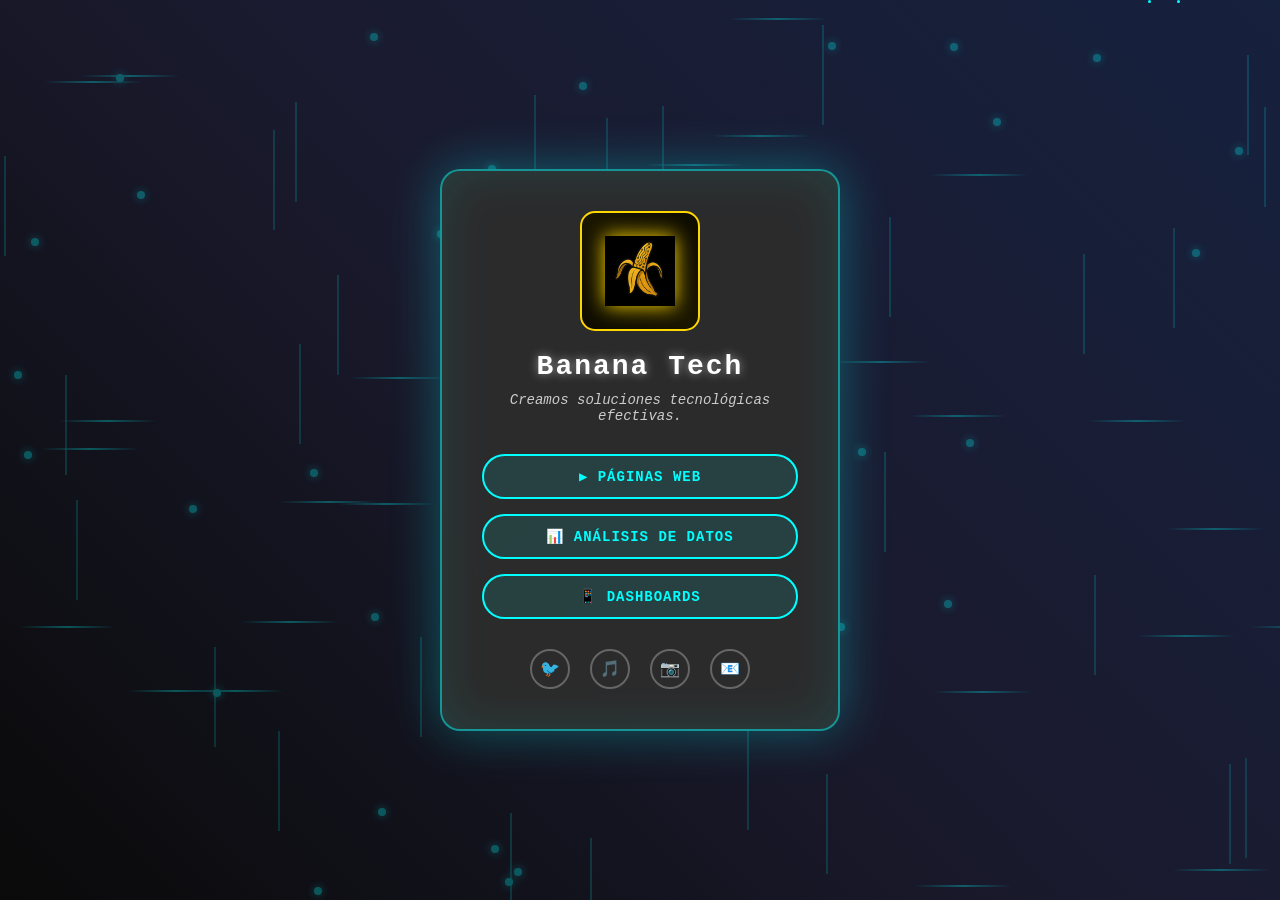
==== index.html @ 09063bd2 "Renombro banana_tech a index" ====
<!DOCTYPE html>
<html lang="es">
<head>
    <meta charset="UTF-8">
    <meta name="viewport" content="width=device-width, initial-scale=1.0">
    <title>Banana Tech - Soluciones Tecnológicas</title>
        <link rel="stylesheet" href="styles.css">
</head>
<body>
    <!-- Fondo de circuitos -->
    <div class="circuit-background" id="circuitBg"></div>
    
    <!-- Partículas flotantes -->
    <div class="particles" id="particles"></div>

    <div class="container">
        <div class="main-card">
            <div class="logo-container">
                <div class="logo">
                    <img src="banana.jpg" alt="Banana Tech IO" class="banana-icon" style="width: 70px; height: 70px;">
                </div>
                <h1 class="title">Banana Tech</h1>
                <p class="subtitle">Creamos soluciones tecnológicas efectivas.</p>
            </div>

            <div class="button-container">
                <a href="#" class="btn">▶ Páginas Web</a>
                <a href="#" class="btn">📊 Análisis de Datos</a>
                <a href="#" class="btn">📱 Dashboards</a>
            </div>

            <div class="social-icons">
                <a href="#" class="social-icon">🐦</a>
                <a href="#" class="social-icon">🎵</a>
                <a href="#" class="social-icon">📷</a>
                <a href="#" class="social-icon">📧</a>
            </div>
        </div>
    </div>
        <script src="script"></script>

</body>
</html>
---- styles.css ----
* {
            margin: 0;
            padding: 0;
            box-sizing: border-box;
        }

        body {
    font-family: 'Courier New', monospace;
    background: linear-gradient(45deg, #0a0a0a, #1a1a2e, #16213e);
    min-height: 100vh;
    overflow: hidden;
    position: relative;
        }

        /* Fondo de circuitos animados estilo 80s */
        .circuit-background {
            position: fixed;
            top: 0;
            left: 0;
            width: 100%;
            height: 100%;
            z-index: 1;
            opacity: 0.3;
            pointer-events: none;
        }

        .circuit-line {
            position: absolute;
            background: linear-gradient(90deg, transparent, #00ffff, transparent);
            animation: pulse 2s infinite;
        }

        .circuit-line.horizontal {
            height: 2px;
            width: 100px;
        }

        .circuit-line.vertical {
            width: 2px;
            height: 100px;
        }

        .circuit-node {
            position: absolute;
            width: 8px;
            height: 8px;
            background: #00ffff;
            border-radius: 50%;
            animation: glow 1.5s ease-in-out infinite alternate;
            box-shadow: 0 0 10px #00ffff;
        }

        @keyframes pulse {
            0%, 100% { opacity: 0.3; }
            50% { opacity: 1; }
        }

        @keyframes glow {
            from { 
                box-shadow: 0 0 5px #00ffff, 0 0 10px #00ffff;
                transform: scale(1);
            }
            to { 
                box-shadow: 0 0 10px #00ffff, 0 0 20px #00ffff, 0 0 30px #00ffff;
                transform: scale(1.2);
            }
        }

        @keyframes float {
            0%, 100% { transform: translateY(0px) rotate(0deg); }
            25% { transform: translateY(-10px) rotate(1deg); }
            50% { transform: translateY(-5px) rotate(0deg); }
            75% { transform: translateY(-15px) rotate(-1deg); }
        }

        /* Contenedor principal */
        .container {
            position: relative;
            z-index: 10;
            min-height: 100vh;
            display: flex;
            flex-direction: column;
            align-items: center;
            justify-content: center;
            padding: 20px;
        }

        /* Tarjeta principal */
        .main-card {
            background: rgba(45, 45, 45, 0.95);
            border-radius: 20px;
            padding: 40px;
            text-align: center;
            box-shadow: 
                0 0 50px rgba(0, 255, 255, 0.3),
                inset 0 0 50px rgba(0, 255, 255, 0.1);
            border: 2px solid rgba(0, 255, 255, 0.5);
            backdrop-filter: blur(10px);
            animation: float 6s ease-in-out infinite;
            max-width: 400px;
            width: 100%;
        }

        /* Logo y título */
        .logo-container {
            margin-bottom: 20px;
        }

        .logo {
            width: 120px;
            height: 120px;
            margin: 0 auto 20px;
            background: #000;
            border-radius: 15px;
            display: flex;
            align-items: center;
            justify-content: center;
            border: 2px solid #ffd700;
            position: relative;
            overflow: hidden;
        }

        .logo::before {
            content: '';
            position: absolute;
            top: -50%;
            left: -50%;
            width: 200%;
            height: 200%;
            background: linear-gradient(45deg, transparent, rgba(255, 215, 0, 0.1), transparent);
            animation: shine 3s infinite;
        }

        @keyframes shine {
            0% { transform: translateX(-100%) translateY(-100%) rotate(45deg); }
            100% { transform: translateX(100%) translateY(100%) rotate(45deg); }
        }

        .banana-icon {
            font-size: 60px;
            color: #ffd700;
            filter: drop-shadow(0 0 10px #ffd700);
            z-index: 2;
            position: relative;
        }

        .title {
            color: #ffffff;
            font-size: 28px;
            font-weight: bold;
            margin-bottom: 10px;
            text-shadow: 0 0 10px rgba(255, 255, 255, 0.5);
            letter-spacing: 2px;
        }

        .subtitle {
            color: #cccccc;
            font-size: 14px;
            margin-bottom: 30px;
            font-style: italic;
        }

        /* Botones */
        .button-container {
            display: flex;
            flex-direction: column;
            gap: 15px;
        }

        .btn {
            padding: 12px 25px;
            border: 2px solid #00ffff;
            background: rgba(0, 255, 255, 0.1);
            color: #00ffff;
            text-decoration: none;
            border-radius: 25px;
            font-family: 'Courier New', monospace;
            font-size: 14px;
            font-weight: bold;
            transition: all 0.3s ease;
            position: relative;
            overflow: hidden;
            text-transform: uppercase;
            letter-spacing: 1px;
        }

        .btn::before {
            content: '';
            position: absolute;
            top: 0;
            left: -100%;
            width: 100%;
            height: 100%;
            background: linear-gradient(90deg, transparent, rgba(0, 255, 255, 0.3), transparent);
            transition: left 0.5s;
        }

        .btn:hover {
            background: rgba(0, 255, 255, 0.2);
            box-shadow: 0 0 20px rgba(0, 255, 255, 0.5);
            transform: translateY(-2px);
        }

        .btn:hover::before {
            left: 100%;
        }

        /* Iconos sociales */
        .social-icons {
            margin-top: 30px;
            display: flex;
            justify-content: center;
            gap: 20px;
        }

        .social-icon {
            width: 40px;
            height: 40px;
            border: 2px solid #666;
            border-radius: 50%;
            display: flex;
            align-items: center;
            justify-content: center;
            color: #666;
            text-decoration: none;
            transition: all 0.3s ease;
            font-size: 16px;
        }

        .social-icon:hover {
            border-color: #00ffff;
            color: #00ffff;
            box-shadow: 0 0 15px rgba(0, 255, 255, 0.5);
            transform: scale(1.1);
        }

        /* Partículas flotantes */
        .particle {
            position: absolute;
            width: 3px;
            height: 3px;
            background: #00ffff;
            border-radius: 50%;
            animation: particle-float 8s infinite linear;
        }

        @keyframes particle-float {
            0% {
                opacity: 0;
                transform: translateY(100vh) translateX(0);
            }
            10% {
                opacity: 1;
            }
            90% {
                opacity: 1;
            }
            100% {
                opacity: 0;
                transform: translateY(-100px) translateX(50px);
            }
        }

        /* Responsive */
        @media (max-width: 768px) {
            .main-card {
                padding: 30px 20px;
                margin: 20px;
            }
            
            .title {
                font-size: 24px;
            }
            
            .logo {
                width: 100px;
                height: 100px;
            }
            
            .banana-icon {
                font-size: 50px;
            }
        }
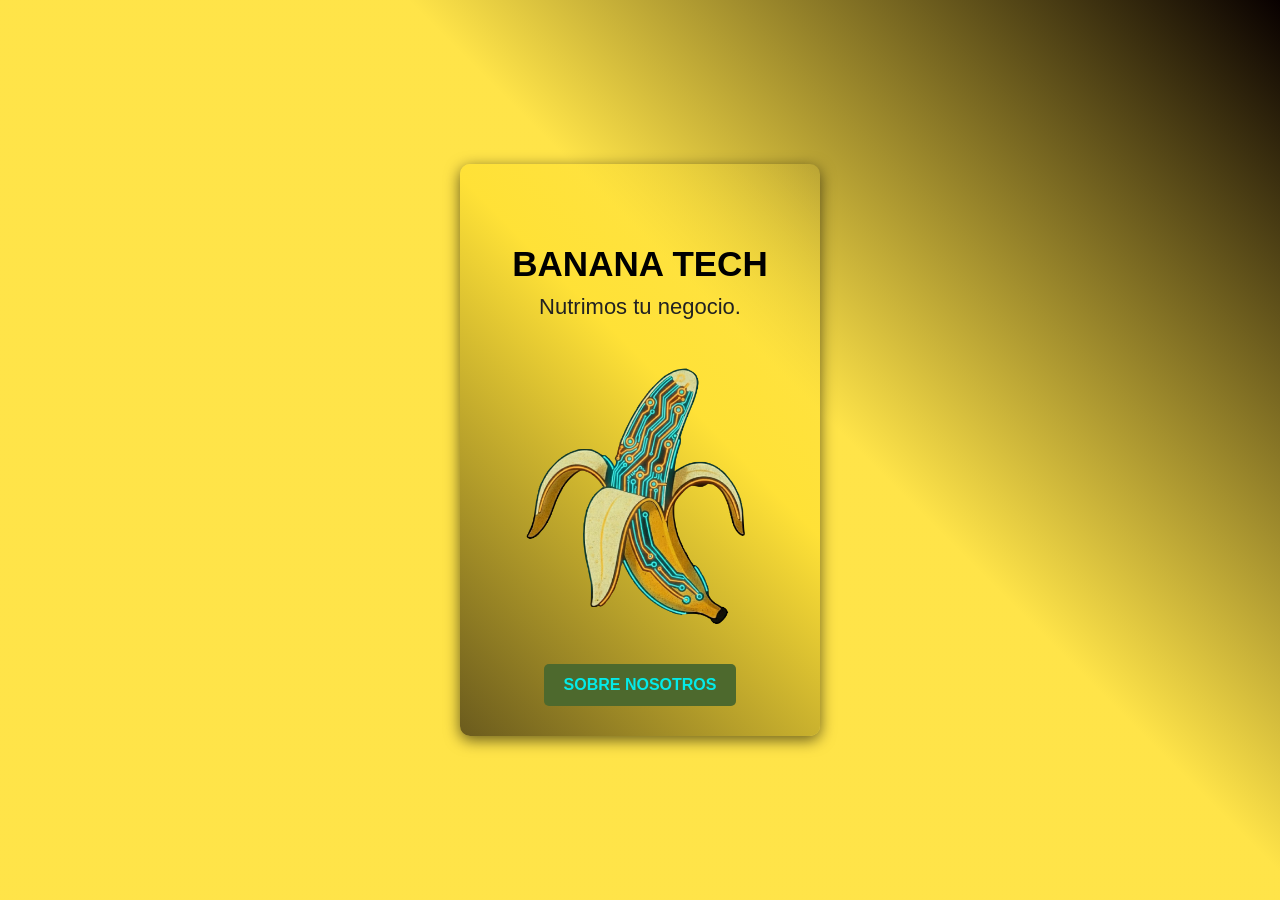
==== commit 5fa6507f: "Nueva página" ====
--- a/index.html
+++ b/index.html
@@ -1,43 +1,21 @@
 <!DOCTYPE html>
 <html lang="es">
 <head>
-    <meta charset="UTF-8">
-    <meta name="viewport" content="width=device-width, initial-scale=1.0">
-    <title>Banana Tech - Soluciones Tecnológicas</title>
-        <link rel="stylesheet" href="styles.css">
+  <meta charset="UTF-8">
+  <meta name="viewport" content="width=device-width, initial-scale=1.0">
+  <title>Banana Tech</title>
+  <link rel="stylesheet" href="styles.css">
 </head>
 <body>
-    <!-- Fondo de circuitos -->
-    <div class="circuit-background" id="circuitBg"></div>
-    
-    <!-- Partículas flotantes -->
-    <div class="particles" id="particles"></div>
 
-    <div class="container">
-        <div class="main-card">
-            <div class="logo-container">
-                <div class="logo">
-                    <img src="banana.jpg" alt="Banana Tech IO" class="banana-icon" style="width: 70px; height: 70px;">
-                </div>
-                <h1 class="title">Banana Tech</h1>
-                <p class="subtitle">Creamos soluciones tecnológicas efectivas.</p>
-            </div>
-
-            <div class="button-container">
-                <a href="#" class="btn">▶ Páginas Web</a>
-                <a href="#" class="btn">📊 Análisis de Datos</a>
-                <a href="#" class="btn">📱 Dashboards</a>
-            </div>
-
-            <div class="social-icons">
-                <a href="#" class="social-icon">🐦</a>
-                <a href="#" class="social-icon">🎵</a>
-                <a href="#" class="social-icon">📷</a>
-                <a href="#" class="social-icon">📧</a>
-            </div>
-        </div>
-    </div>
-        <script src="script"></script>
+  <div class="card">
+    <h1>BANANA TECH</h1>
+    <p>Nutrimos tu negocio.</p>
+    <!-- Cambia la ruta de la imagen por la tuya -->
+    <img src="blumonki.001.png" alt="Banana Tech">
+    <br>
+    <a href="#" class="btn">SOBRE NOSOTROS</a>
+  </div>
 
 </body>
-</html>+</html>
--- a/styles.css
+++ b/styles.css
@@ -1,284 +1,57 @@
-   * {
-            margin: 0;
-            padding: 0;
-            box-sizing: border-box;
-        }
+ /* Fondo degradado */
+    body {
+      margin: 0;
+      font-family: Arial, Helvetica, sans-serif;
+  background: linear-gradient(45deg, rgba(255,225,53,0.9) 60%, rgba(8,0,0,1) 100%);
+      display: flex;
+      justify-content: center;
+      align-items: center;
+      height: 100vh;
+    }
 
-        body {
-    font-family: 'Courier New', monospace;
-    background: linear-gradient(45deg, #0a0a0a, #1a1a2e, #16213e);
-    min-height: 100vh;
-    overflow: hidden;
-    position: relative;
-        }
+    /* Contenedor principal */
+    .card {
+  background: linear-gradient(45deg, rgba(8,0,0,0.6) 0%, rgba(255,225,53,0.9) 60%, rgba(255,225,53,0) 100%);
+  padding: 80px 30px 30px 30px; /* Más espacio arriba */
+  border-radius: 10px;
+  text-align: center;
+  width: 300px;
+  box-shadow: 0px 4px 15px rgba(0,0,0,0.6);
+    }
 
-        /* Fondo de circuitos animados estilo 80s */
-        .circuit-background {
-            position: fixed;
-            top: 0;
-            left: 0;
-            width: 100%;
-            height: 100%;
-            z-index: 1;
-            opacity: 0.3;
-            pointer-events: none;
-        }
+    .card h1 {
+      margin: 0;
+      font-size: 35px;
+      font-weight: bold;
+      color: #000;
+    }
 
-        .circuit-line {
-            position: absolute;
-            background: linear-gradient(90deg, transparent, #00ffff, transparent);
-            animation: pulse 2s infinite;
-        }
+    .card p {
+      margin: 10px 0 20px;
+      font-size: 22px;
+      color: #222;
+    }
 
-        .circuit-line.horizontal {
-            height: 2px;
-            width: 100px;
-        }
+    /* Imagen */
+    .card img {
+      width: 300px;
+      margin-bottom: 20px;
+    }
 
-        .circuit-line.vertical {
-            width: 2px;
-            height: 100px;
-        }
+    /* Botón */
+    .btn {
+      display: inline-block;
+      padding: 12px 20px;
+      background: #4d692d;
+      color: #04EBE9;
+      font-weight: bold;
+      border: none;
+      border-radius: 5px;
+      cursor: pointer;
+      text-decoration: none;
+      transition: 0.3s;
+    }
 
-        .circuit-node {
-            position: absolute;
-            width: 8px;
-            height: 8px;
-            background: #00ffff;
-            border-radius: 50%;
-            animation: glow 1.5s ease-in-out infinite alternate;
-            box-shadow: 0 0 10px #00ffff;
-        }
-
-        @keyframes pulse {
-            0%, 100% { opacity: 0.3; }
-            50% { opacity: 1; }
-        }
-
-        @keyframes glow {
-            from { 
-                box-shadow: 0 0 5px #00ffff, 0 0 10px #00ffff;
-                transform: scale(1);
-            }
-            to { 
-                box-shadow: 0 0 10px #00ffff, 0 0 20px #00ffff, 0 0 30px #00ffff;
-                transform: scale(1.2);
-            }
-        }
-
-        @keyframes float {
-            0%, 100% { transform: translateY(0px) rotate(0deg); }
-            25% { transform: translateY(-10px) rotate(1deg); }
-            50% { transform: translateY(-5px) rotate(0deg); }
-            75% { transform: translateY(-15px) rotate(-1deg); }
-        }
-
-        /* Contenedor principal */
-        .container {
-            position: relative;
-            z-index: 10;
-            min-height: 100vh;
-            display: flex;
-            flex-direction: column;
-            align-items: center;
-            justify-content: center;
-            padding: 20px;
-        }
-
-        /* Tarjeta principal */
-        .main-card {
-            background: rgba(45, 45, 45, 0.95);
-            border-radius: 20px;
-            padding: 40px;
-            text-align: center;
-            box-shadow: 
-                0 0 50px rgba(0, 255, 255, 0.3),
-                inset 0 0 50px rgba(0, 255, 255, 0.1);
-            border: 2px solid rgba(0, 255, 255, 0.5);
-            backdrop-filter: blur(10px);
-            animation: float 6s ease-in-out infinite;
-            max-width: 400px;
-            width: 100%;
-        }
-
-        /* Logo y título */
-        .logo-container {
-            margin-bottom: 20px;
-        }
-
-        .logo {
-            width: 120px;
-            height: 120px;
-            margin: 0 auto 20px;
-            background: #000;
-            border-radius: 15px;
-            display: flex;
-            align-items: center;
-            justify-content: center;
-            border: 2px solid #ffd700;
-            position: relative;
-            overflow: hidden;
-        }
-
-        .logo::before {
-            content: '';
-            position: absolute;
-            top: -50%;
-            left: -50%;
-            width: 200%;
-            height: 200%;
-            background: linear-gradient(45deg, transparent, rgba(255, 215, 0, 0.1), transparent);
-            animation: shine 3s infinite;
-        }
-
-        @keyframes shine {
-            0% { transform: translateX(-100%) translateY(-100%) rotate(45deg); }
-            100% { transform: translateX(100%) translateY(100%) rotate(45deg); }
-        }
-
-        .banana-icon {
-            font-size: 60px;
-            color: #ffd700;
-            filter: drop-shadow(0 0 10px #ffd700);
-            z-index: 2;
-            position: relative;
-        }
-
-        .title {
-            color: #ffffff;
-            font-size: 28px;
-            font-weight: bold;
-            margin-bottom: 10px;
-            text-shadow: 0 0 10px rgba(255, 255, 255, 0.5);
-            letter-spacing: 2px;
-        }
-
-        .subtitle {
-            color: #cccccc;
-            font-size: 14px;
-            margin-bottom: 30px;
-            font-style: italic;
-        }
-
-        /* Botones */
-        .button-container {
-            display: flex;
-            flex-direction: column;
-            gap: 15px;
-        }
-
-        .btn {
-            padding: 12px 25px;
-            border: 2px solid #00ffff;
-            background: rgba(0, 255, 255, 0.1);
-            color: #00ffff;
-            text-decoration: none;
-            border-radius: 25px;
-            font-family: 'Courier New', monospace;
-            font-size: 14px;
-            font-weight: bold;
-            transition: all 0.3s ease;
-            position: relative;
-            overflow: hidden;
-            text-transform: uppercase;
-            letter-spacing: 1px;
-        }
-
-        .btn::before {
-            content: '';
-            position: absolute;
-            top: 0;
-            left: -100%;
-            width: 100%;
-            height: 100%;
-            background: linear-gradient(90deg, transparent, rgba(0, 255, 255, 0.3), transparent);
-            transition: left 0.5s;
-        }
-
-        .btn:hover {
-            background: rgba(0, 255, 255, 0.2);
-            box-shadow: 0 0 20px rgba(0, 255, 255, 0.5);
-            transform: translateY(-2px);
-        }
-
-        .btn:hover::before {
-            left: 100%;
-        }
-
-        /* Iconos sociales */
-        .social-icons {
-            margin-top: 30px;
-            display: flex;
-            justify-content: center;
-            gap: 20px;
-        }
-
-        .social-icon {
-            width: 40px;
-            height: 40px;
-            border: 2px solid #666;
-            border-radius: 50%;
-            display: flex;
-            align-items: center;
-            justify-content: center;
-            color: #666;
-            text-decoration: none;
-            transition: all 0.3s ease;
-            font-size: 16px;
-        }
-
-        .social-icon:hover {
-            border-color: #00ffff;
-            color: #00ffff;
-            box-shadow: 0 0 15px rgba(0, 255, 255, 0.5);
-            transform: scale(1.1);
-        }
-
-        /* Partículas flotantes */
-        .particle {
-            position: absolute;
-            width: 3px;
-            height: 3px;
-            background: #00ffff;
-            border-radius: 50%;
-            animation: particle-float 8s infinite linear;
-        }
-
-        @keyframes particle-float {
-            0% {
-                opacity: 0;
-                transform: translateY(100vh) translateX(0);
-            }
-            10% {
-                opacity: 1;
-            }
-            90% {
-                opacity: 1;
-            }
-            100% {
-                opacity: 0;
-                transform: translateY(-100px) translateX(50px);
-            }
-        }
-
-        /* Responsive */
-        @media (max-width: 768px) {
-            .main-card {
-                padding: 30px 20px;
-                margin: 20px;
-            }
-            
-            .title {
-                font-size: 24px;
-            }
-            
-            .logo {
-                width: 100px;
-                height: 100px;
-            }
-            
-            .banana-icon {
-                font-size: 50px;
-            }
-        }
-    +    .btn:hover {
+      background: #388E3C;
+    }
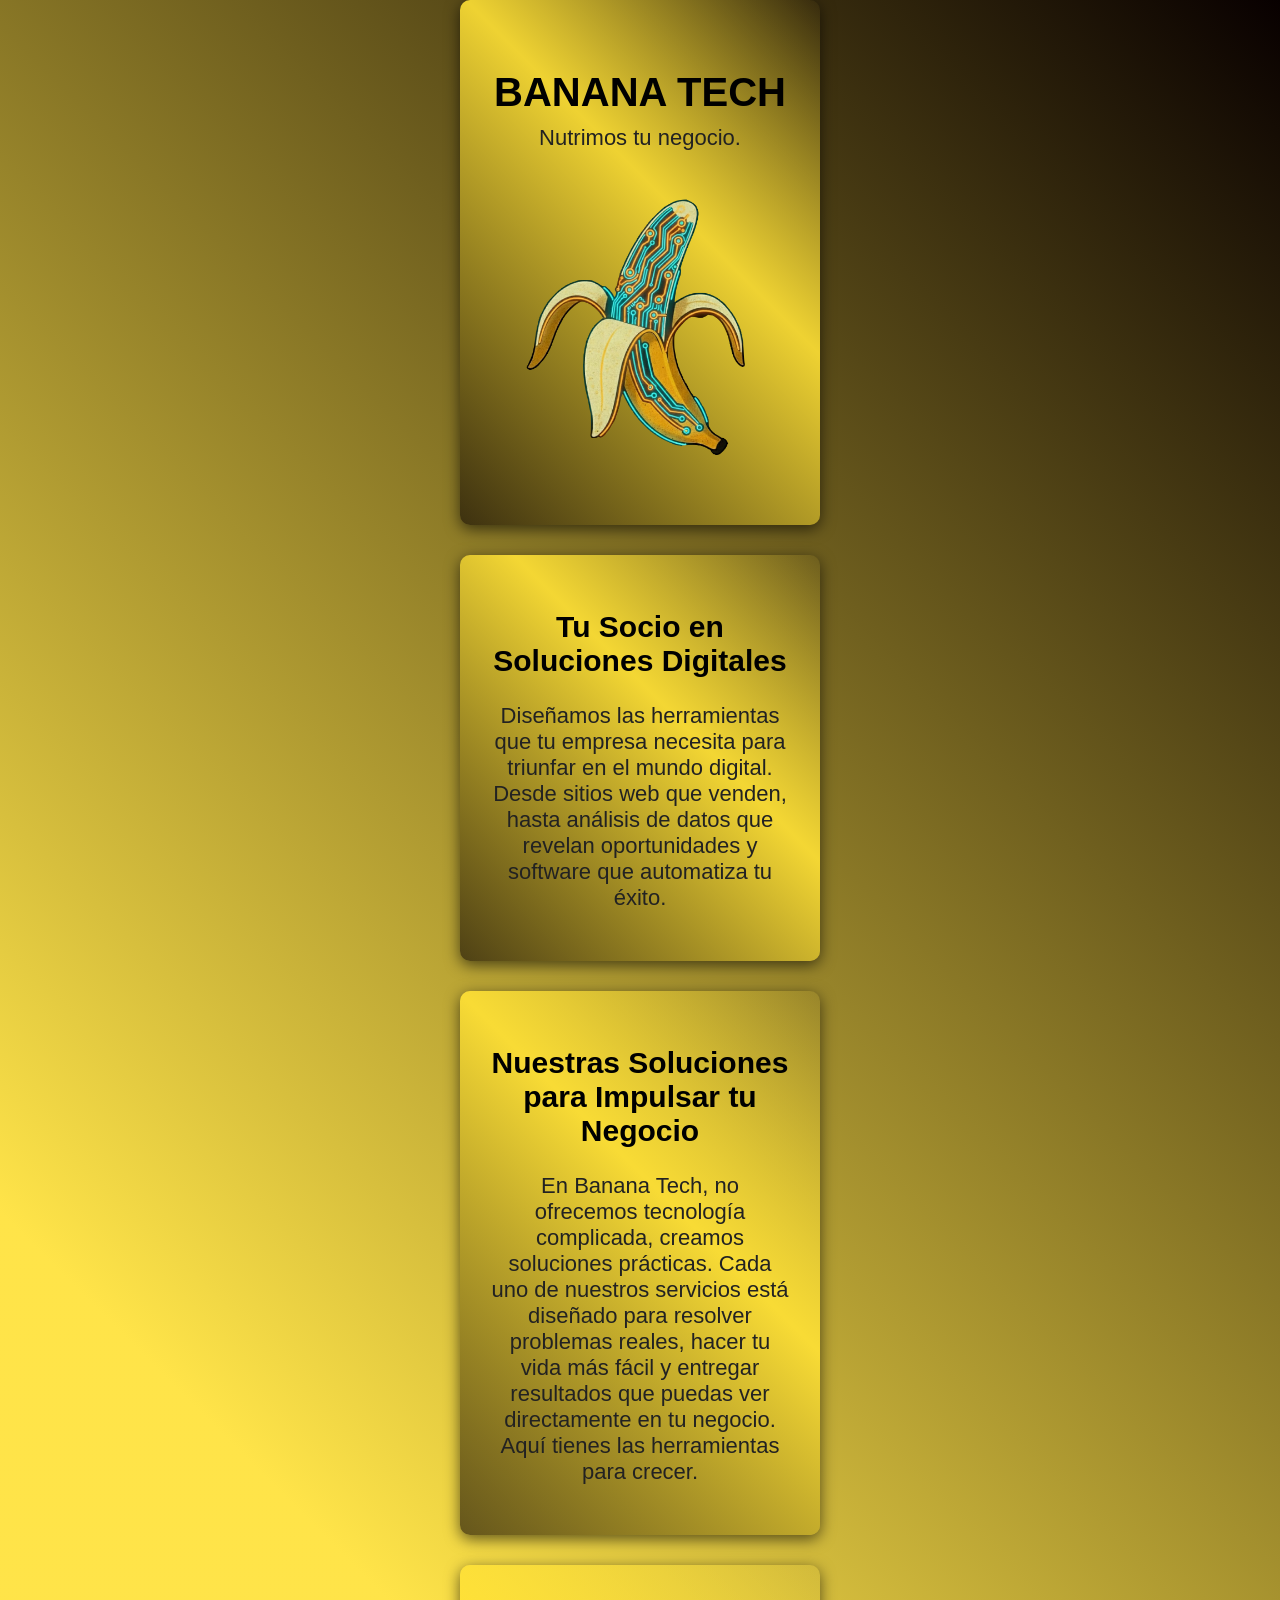
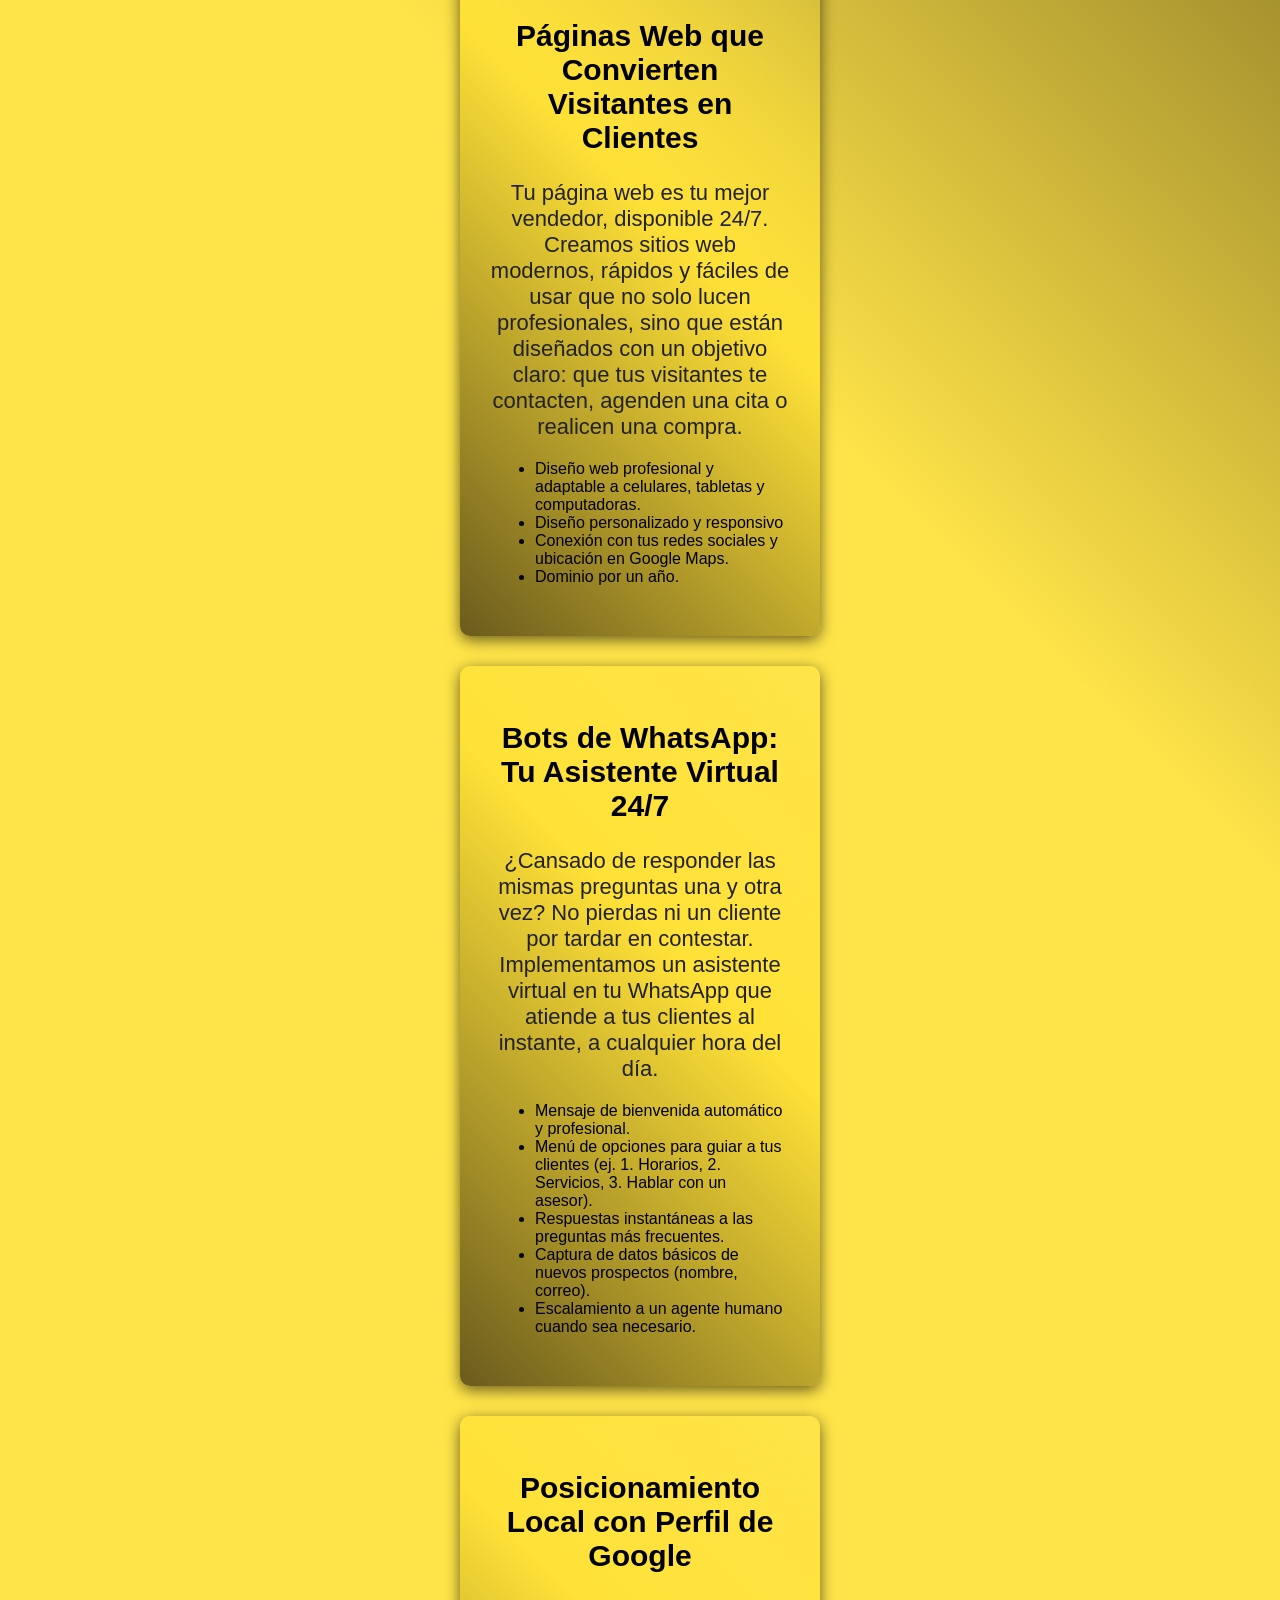
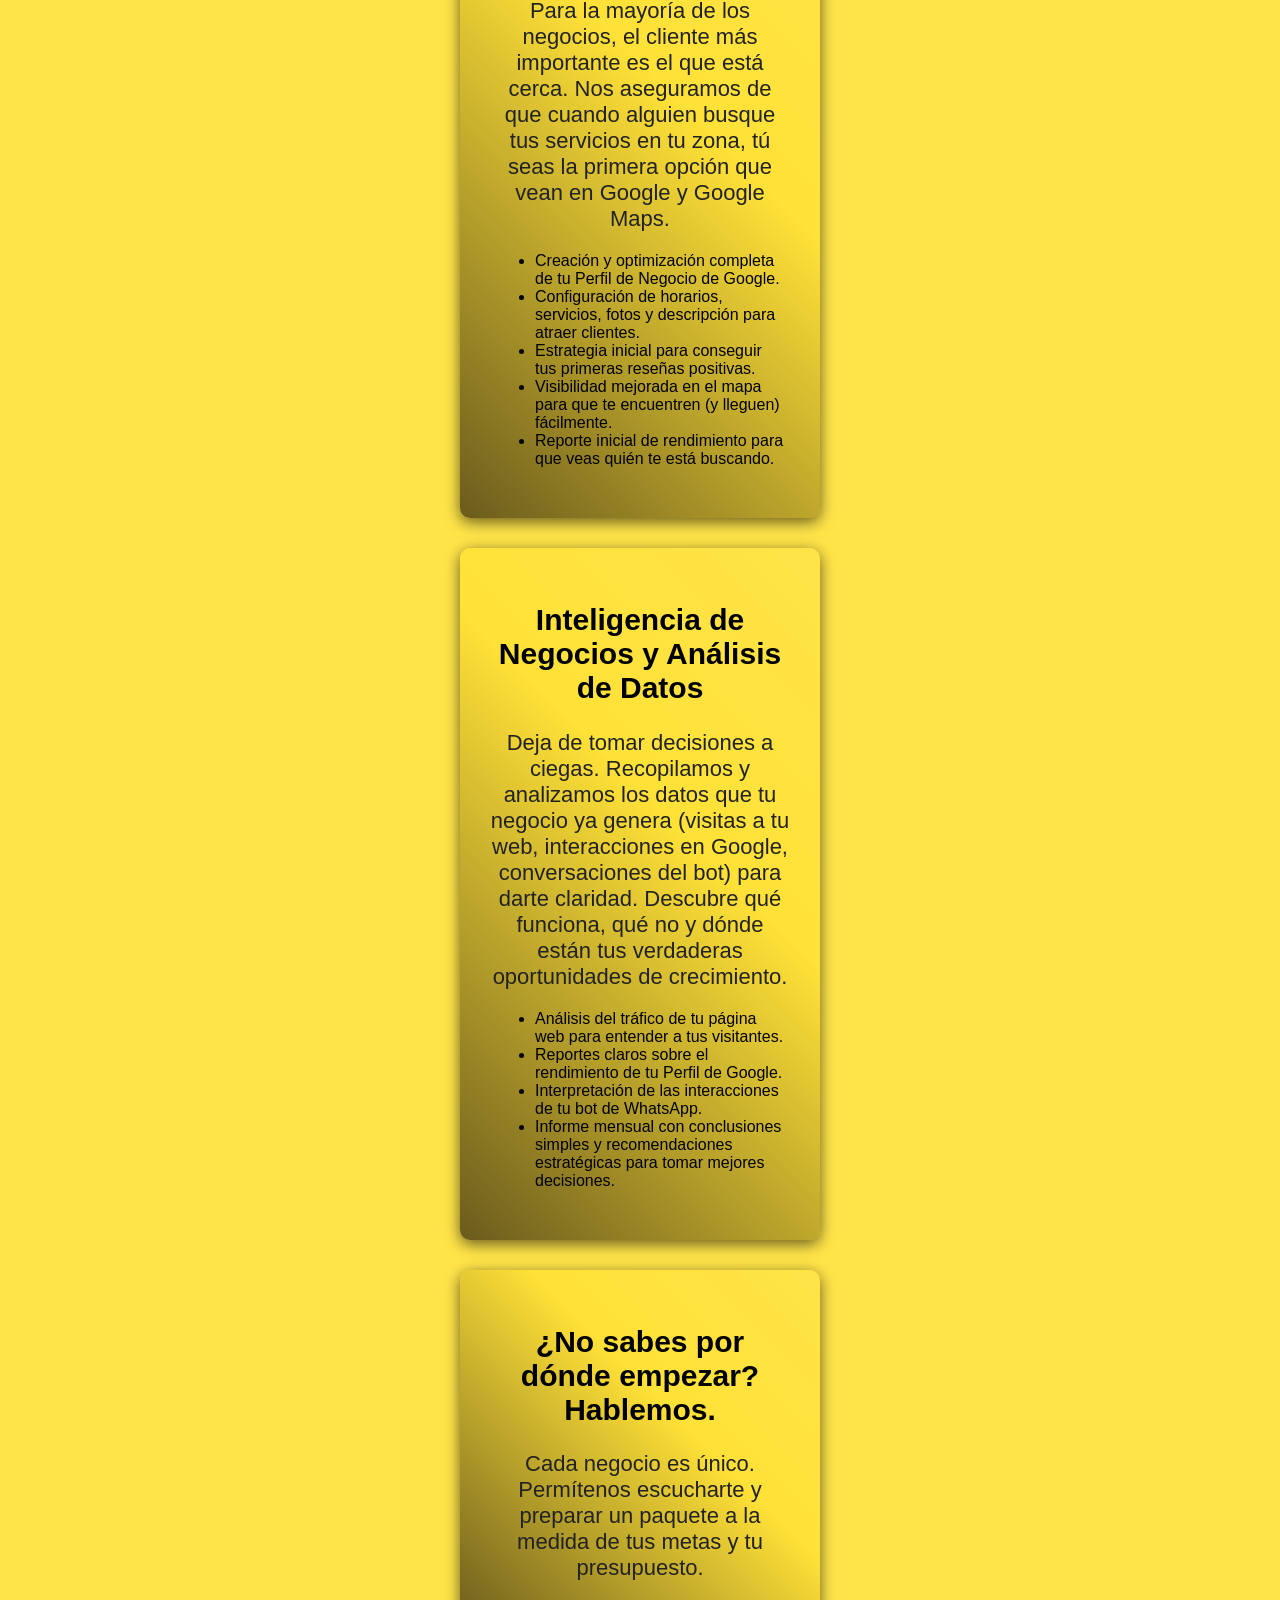
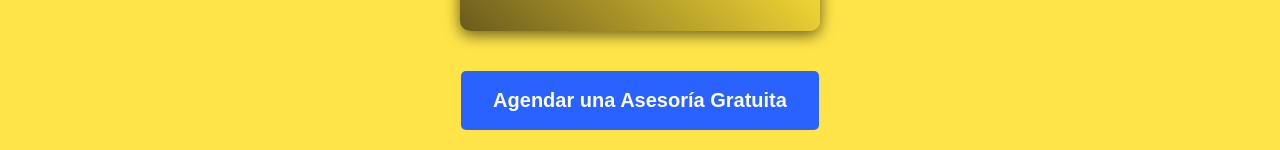
==== commit e56fcf5f: "Agregamos secciones, texto, servicios y bo´tón de contacto" ====
--- a/index.html
+++ b/index.html
@@ -5,17 +5,104 @@
   <meta name="viewport" content="width=device-width, initial-scale=1.0">
   <title>Banana Tech</title>
   <link rel="stylesheet" href="styles.css">
+  <style>
+    html {
+      scroll-behavior: smooth;
+    }
+  </style>
 </head>
 <body>
 
-  <div class="card">
-    <h1>BANANA TECH</h1>
+  <div class="card" id="mainSection">
+    <h1 style="margin-top:40px;">BANANA TECH</h1>
     <p>Nutrimos tu negocio.</p>
-    <!-- Cambia la ruta de la imagen por la tuya -->
     <img src="blumonki.001.png" alt="Banana Tech">
-    <br>
-    <a href="#" class="btn">SOBRE NOSOTROS</a>
+  </div>
+  <div class="card" id="sobre-nosotros" style="margin-top:30px;">
+    <h2 class="subtitle">Tu Socio en Soluciones Digitales</h2>
+    <p>Diseñamos las herramientas que tu empresa necesita para triunfar en el mundo digital.
+      Desde sitios web que venden, hasta análisis de datos que revelan oportunidades y software
+      que automatiza tu éxito.</p>
+  </div>
+
+  <div class="card" id="servicios" style="margin-top:30px;">
+    <h2 class="subtitle">Nuestras Soluciones para Impulsar tu Negocio</h2>
+    <p>En Banana Tech, no ofrecemos tecnología complicada, creamos soluciones prácticas. 
+    Cada uno de nuestros servicios está diseñado para resolver problemas reales,
+     hacer tu vida más fácil y entregar resultados que puedas ver directamente en tu negocio.
+    Aquí tienes las herramientas para crecer.</p>
+  </div>
+<!-- SECCION 1 -->
+  <div class="card" id="portafolio" style="margin-top:30px;">
+    <h2 class="subtitle">Páginas Web que Convierten Visitantes en Clientes</h2>
+    <p>Tu página web es tu mejor vendedor, disponible 24/7. Creamos sitios web modernos, 
+      rápidos y fáciles de usar que no solo lucen profesionales, sino que están diseñados 
+      con un objetivo claro: que tus visitantes te contacten, agenden una cita o realicen una compra.</p>   
+      <ul style="text-align:left; max-width:250px; margin: 0 auto 20px auto;">
+      <li>Diseño web profesional y adaptable a celulares, 
+        tabletas y computadoras.</li>
+      <li>Diseño personalizado y responsivo</li>
+      <li>Conexión con tus redes sociales y ubicación en Google Maps.</li>
+      <li>Dominio por un año.</li>
+    </ul>
+
+  </div>
+
+<!-- SECCION 2 -->
+  <div class="card" id="contacto" style="margin-top:30px;">
+    <h2 class="subtitle"> Bots de WhatsApp: Tu Asistente Virtual 24/7</h2>
+    <p>¿Cansado de responder las mismas preguntas una y otra vez? 
+      No pierdas ni un cliente por tardar en contestar. 
+      Implementamos un asistente virtual en tu WhatsApp que atiende a 
+      tus clientes al instante, a cualquier hora del día.</p>
+        <ul style="text-align:left; max-width:250px; margin: 0 auto 20px auto;">
+      <li>Mensaje de bienvenida automático y profesional.</li>
+      <li>Menú de opciones para guiar a tus clientes 
+        (ej. 1. Horarios, 2. Servicios, 3. Hablar con un asesor).</li>
+      <li>Respuestas instantáneas a las preguntas más frecuentes.</li>
+      <li>Captura de datos básicos de nuevos prospectos (nombre, correo).</li>
+      <li>Escalamiento a un agente humano cuando sea necesario.</li>
+    </ul>
+  
+    </div>
+<!-- SECCION 3 Posicionamiento local con Google -->
+  <div class="card" id="contacto" style="margin-top:30px;">
+    <h2 class="subtitle">  Posicionamiento Local con Perfil de Google</h2>
+    <p>Para la mayoría de los negocios, el cliente más importante es el que
+       está cerca. Nos aseguramos de que cuando alguien busque tus servicios en tu zona, 
+       tú seas la primera opción que vean en Google y Google Maps.</p>
+        <ul style="text-align:left; max-width:250px; margin: 0 auto 20px auto;">
+      <li>Creación y optimización completa de tu Perfil de Negocio de Google.</li>
+      <li>Configuración de horarios, servicios, fotos y descripción para atraer clientes.</li>
+      <li>Estrategia inicial para conseguir tus primeras reseñas positivas.</li>
+      <li>Visibilidad mejorada en el mapa para que te encuentren (y lleguen) fácilmente.</li>
+      <li>Reporte inicial de rendimiento para que veas quién te está buscando.</li>
+    </ul>
+  
+    </div>
+<!-- SECCION 4 Inteligencia de Negocios y Análisis de Datos-->
+  <div class="card" id="contacto" style="margin-top:30px;">
+    <h2 class="subtitle">  Inteligencia de Negocios y Análisis de Datos</h2>
+    <p>Deja de tomar decisiones a ciegas. Recopilamos y analizamos los datos que tu negocio ya genera 
+      (visitas a tu web, interacciones en Google, conversaciones del bot) 
+      para darte claridad. Descubre qué funciona, qué no y dónde están tus 
+      verdaderas oportunidades de crecimiento.</p>
+        <ul style="text-align:left; max-width:250px; margin: 0 auto 20px auto;">
+      <li>Análisis del tráfico de tu página web para entender a tus visitantes.</li>
+      <li>Reportes claros sobre el rendimiento de tu Perfil de Google.</li>
+      <li>Interpretación de las interacciones de tu bot de WhatsApp.</li>
+      <li>Informe mensual con conclusiones simples y recomendaciones estratégicas para tomar mejores decisiones.</li>
+    </ul>
+    </div>
+<!-- SECCION FINAL-->
+      <div class="card" id="servicios" style="margin-top:30px;">
+    <h2 class="subtitle">¿No sabes por dónde empezar? Hablemos.</h2>
+    <p>Cada negocio es único. Permítenos escucharte y preparar un paquete a la medida de tus metas y tu presupuesto.</p>
   </div>
 
 </body>
+  <div style="width:100%; text-align:center; margin:40px 0 20px 0;">
+    <a href="#" class="btn" style="font-size:20px; padding:18px 32px;">Agendar una Asesoría Gratuita</a>
+  </div>
+  <script src="script.js"></script>
 </html>
--- a/styles.css
+++ b/styles.css
@@ -3,25 +3,25 @@
       margin: 0;
       font-family: Arial, Helvetica, sans-serif;
   background: linear-gradient(45deg, rgba(255,225,53,0.9) 60%, rgba(8,0,0,1) 100%);
-      display: flex;
-      justify-content: center;
-      align-items: center;
-      height: 100vh;
+  display: block;
+  height: auto;
     }
 
     /* Contenedor principal */
     .card {
   background: linear-gradient(45deg, rgba(8,0,0,0.6) 0%, rgba(255,225,53,0.9) 60%, rgba(255,225,53,0) 100%);
-  padding: 80px 30px 30px 30px; /* Más espacio arriba */
+  padding: 30px 30px 30px 30px; /* Menos espacio arriba */
   border-radius: 10px;
   text-align: center;
   width: 300px;
+  margin-left: auto;
+  margin-right: auto;
   box-shadow: 0px 4px 15px rgba(0,0,0,0.6);
     }
 
     .card h1 {
       margin: 0;
-      font-size: 35px;
+      font-size: 40px;
       font-weight: bold;
       color: #000;
     }
@@ -42,8 +42,8 @@
     .btn {
       display: inline-block;
       padding: 12px 20px;
-      background: #4d692d;
-      color: #04EBE9;
+      background: #2962FF;
+      color: #FFFFFF;
       font-weight: bold;
       border: none;
       border-radius: 5px;
@@ -53,5 +53,11 @@
     }
 
     .btn:hover {
-      background: #388E3C;
-    }+      background: #FF6D00;
+    }
+    .subtitle {
+  font-size: 30px;
+  color: #000;
+
+
+}
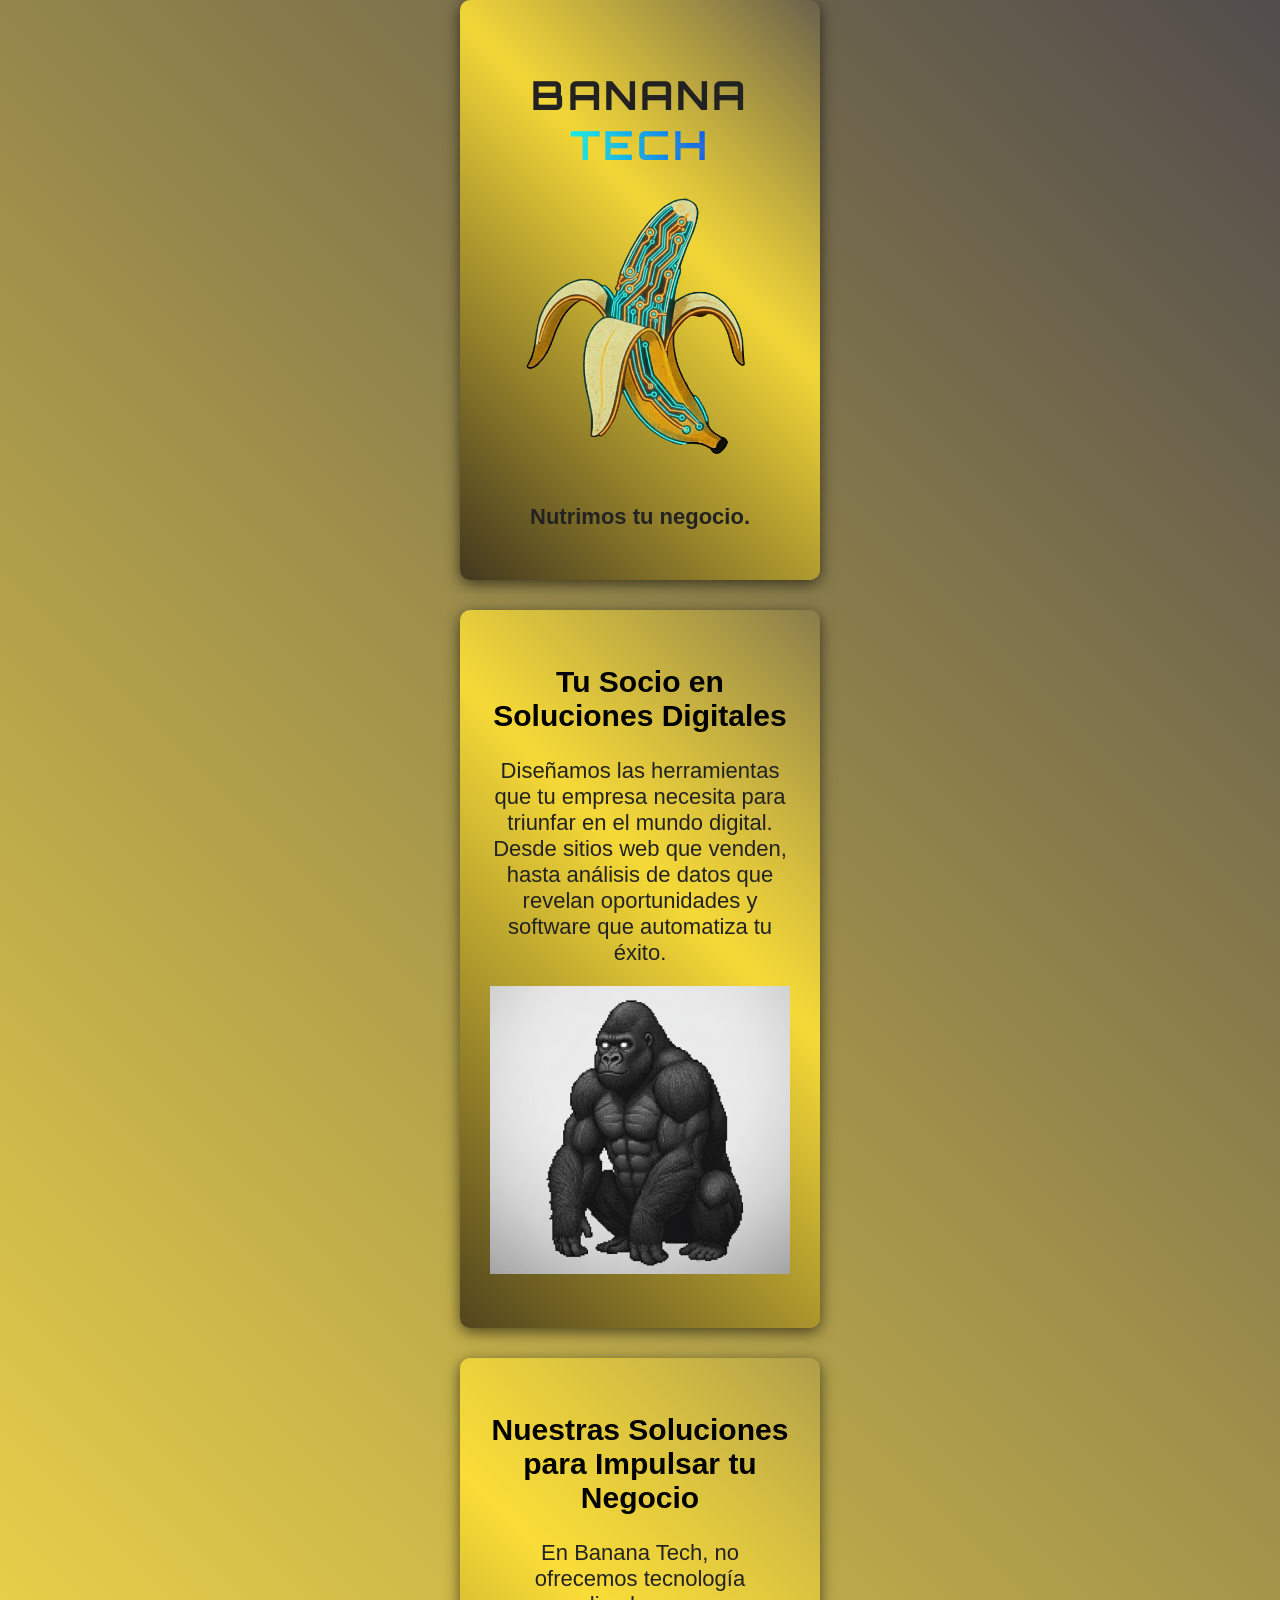
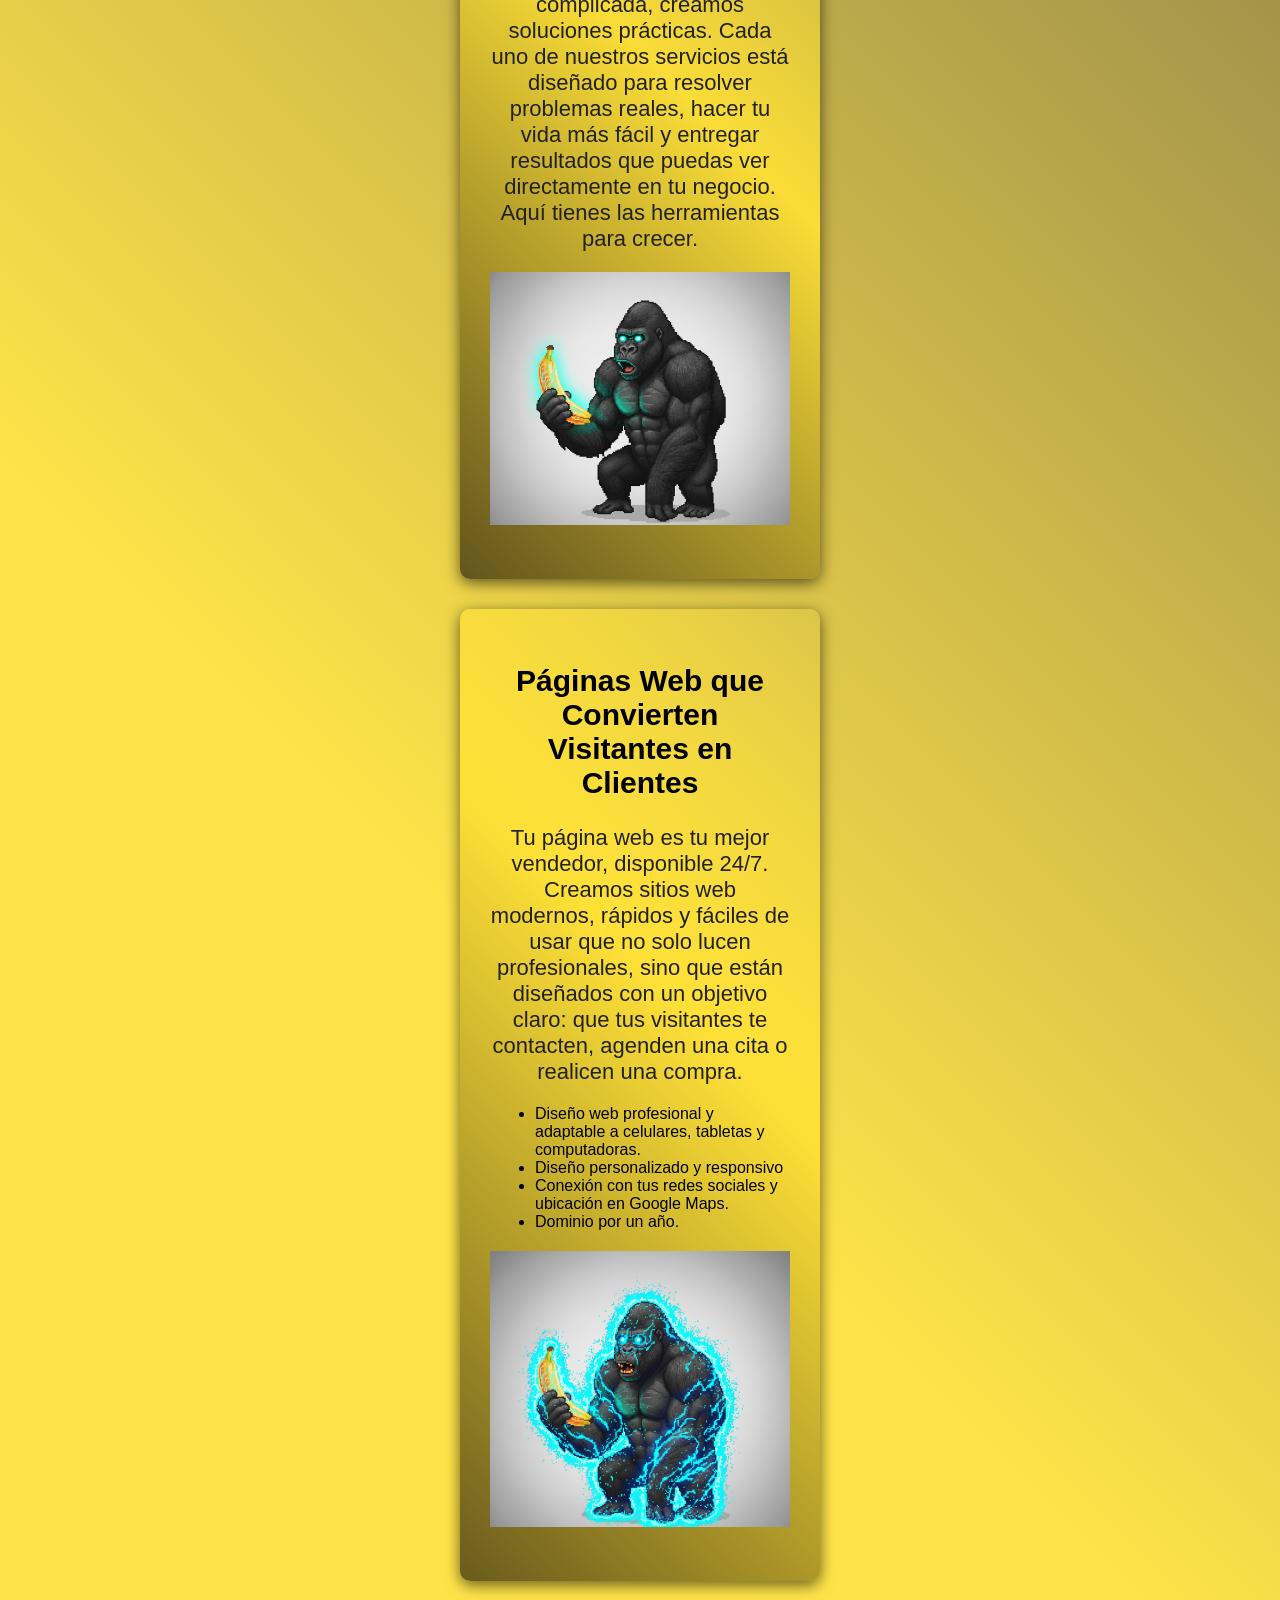
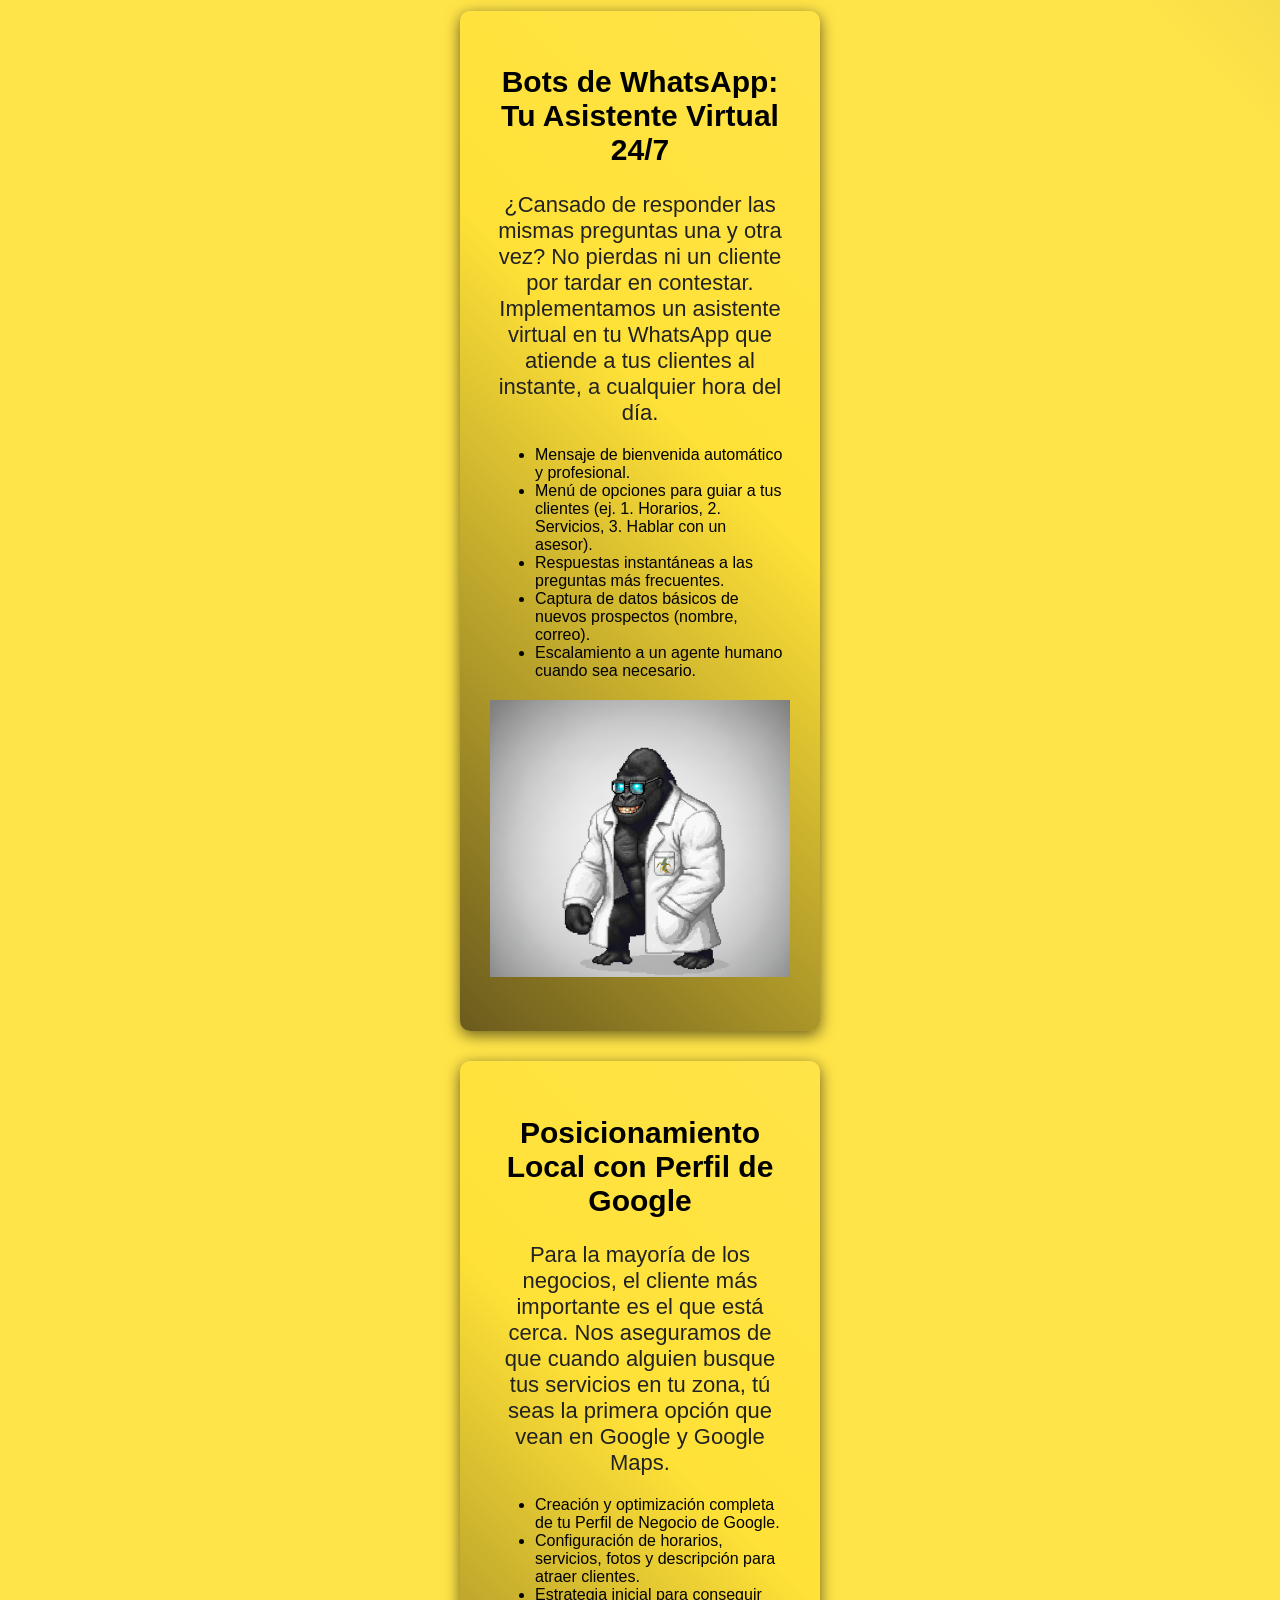
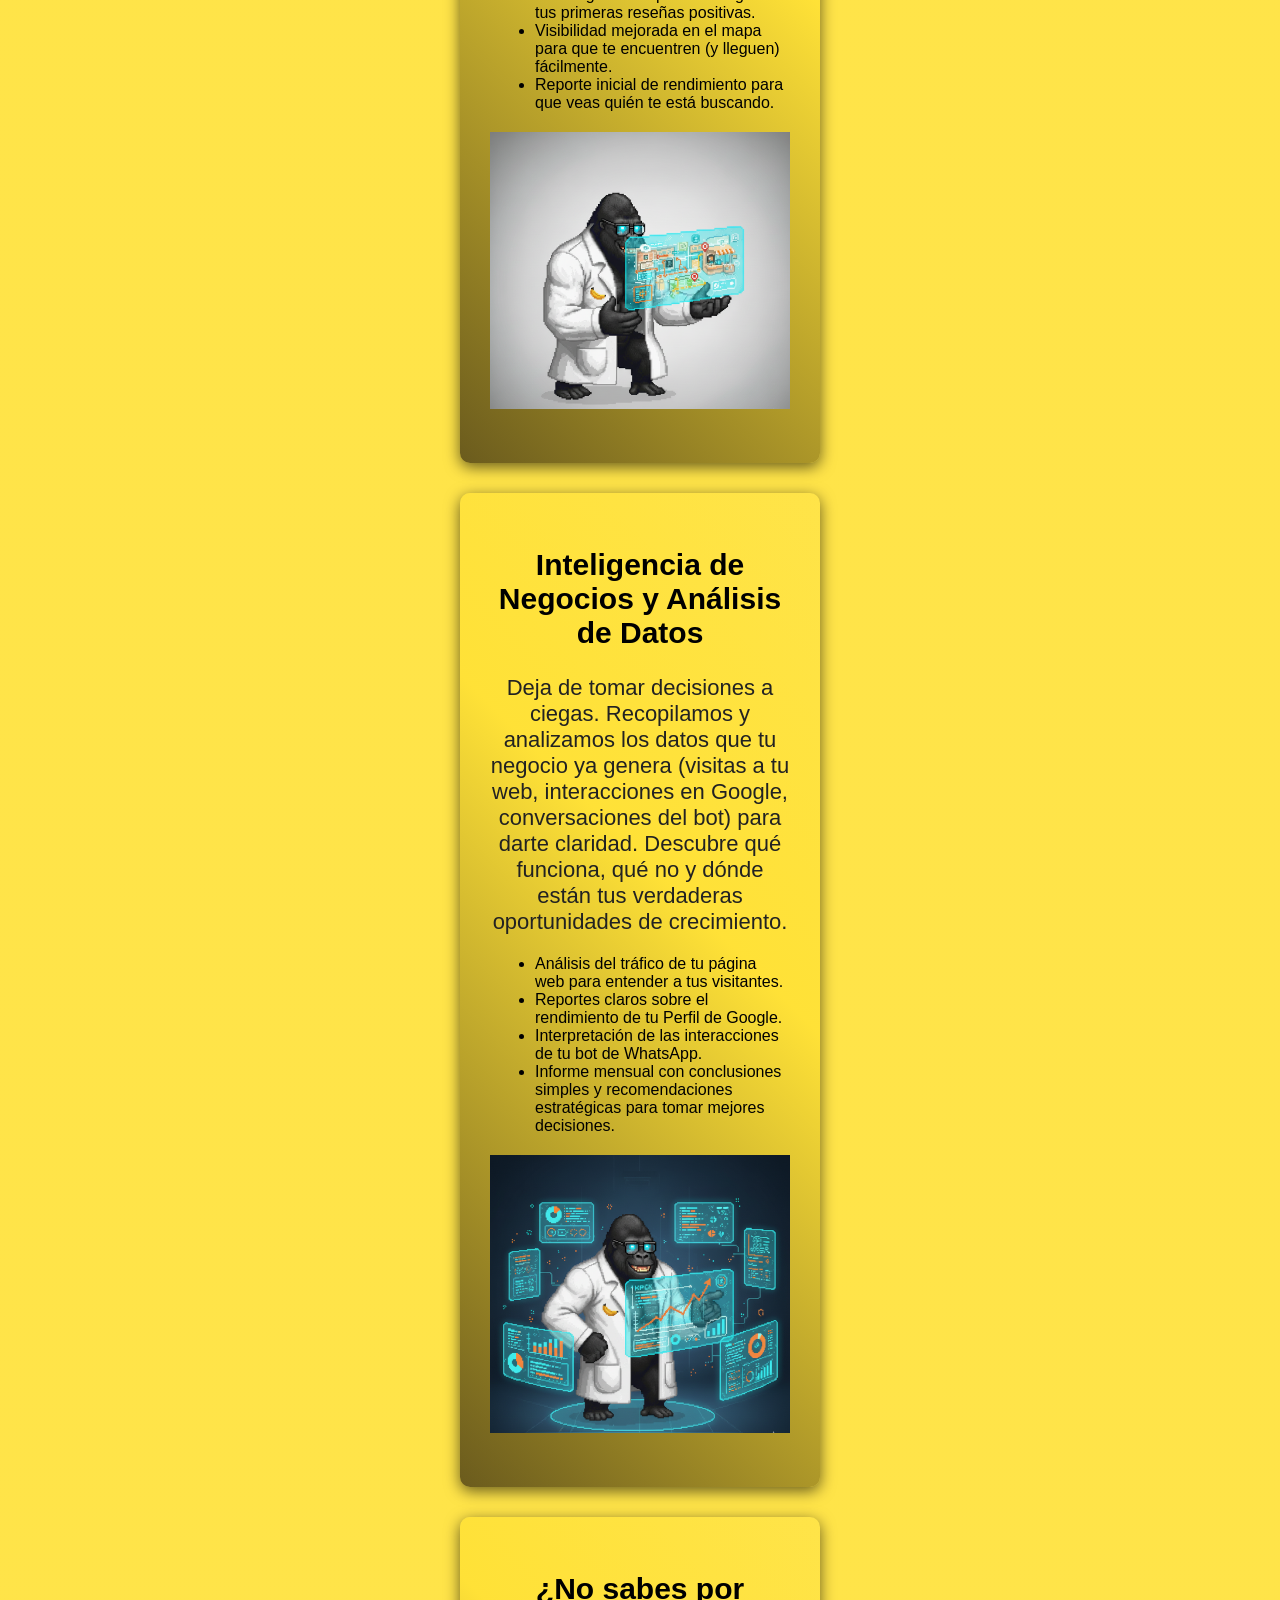
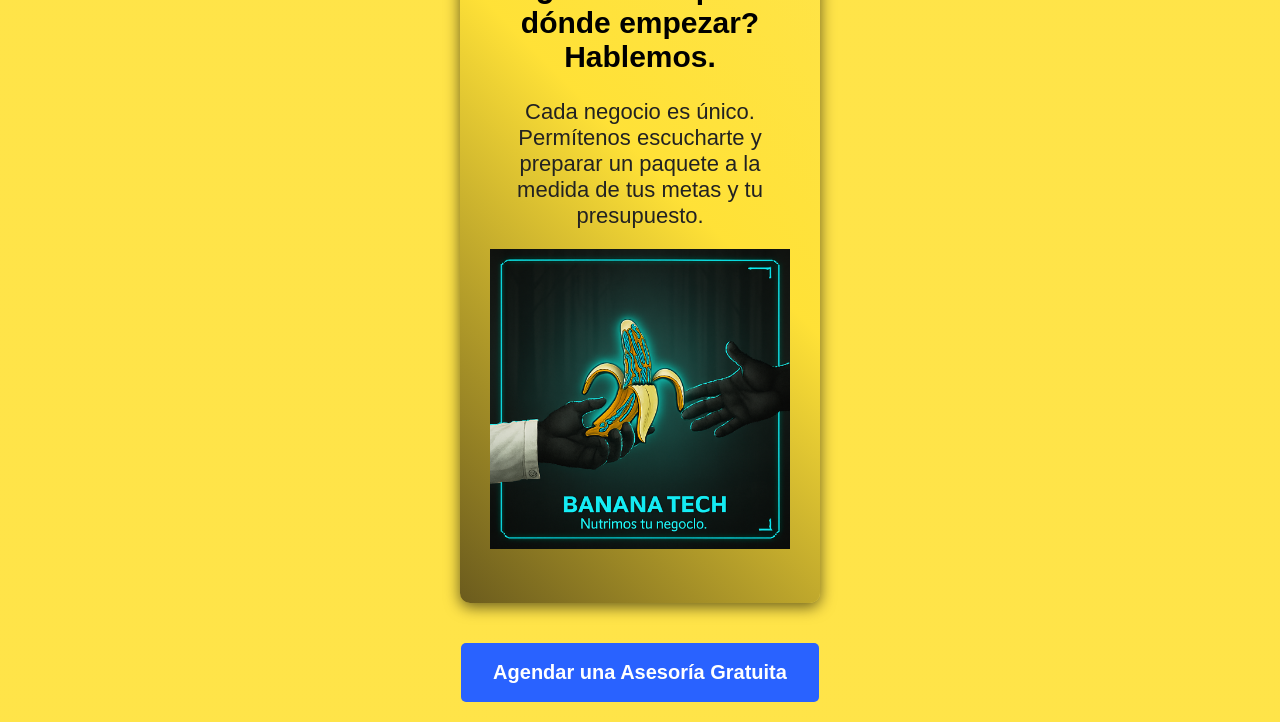
==== commit 0d66da00: "Agregamos imágenes y modificamos el logo." ====
--- a/index.html
+++ b/index.html
@@ -14,15 +14,18 @@
 <body>
 
   <div class="card" id="mainSection">
-    <h1 style="margin-top:40px;">BANANA TECH</h1>
-    <p>Nutrimos tu negocio.</p>
+    <h1 style="margin-top:40px;">
+      <span class="stencil">BANANA</span> <span class="tech-gradient">TECH</span>
+    </h1>
     <img src="blumonki.001.png" alt="Banana Tech">
+    <p><strong>Nutrimos tu negocio.</strong></p>
   </div>
   <div class="card" id="sobre-nosotros" style="margin-top:30px;">
     <h2 class="subtitle">Tu Socio en Soluciones Digitales</h2>
     <p>Diseñamos las herramientas que tu empresa necesita para triunfar en el mundo digital.
       Desde sitios web que venden, hasta análisis de datos que revelan oportunidades y software
       que automatiza tu éxito.</p>
+      <img src="mono1.png" alt="mono1">
   </div>
 
   <div class="card" id="servicios" style="margin-top:30px;">
@@ -31,6 +34,7 @@
     Cada uno de nuestros servicios está diseñado para resolver problemas reales,
      hacer tu vida más fácil y entregar resultados que puedas ver directamente en tu negocio.
     Aquí tienes las herramientas para crecer.</p>
+     <img src="mono2.png" alt="mono2">
   </div>
 <!-- SECCION 1 -->
   <div class="card" id="portafolio" style="margin-top:30px;">
@@ -45,7 +49,7 @@
       <li>Conexión con tus redes sociales y ubicación en Google Maps.</li>
       <li>Dominio por un año.</li>
     </ul>
-
+ <img src="mono3.png" alt="mono3">
   </div>
 
 <!-- SECCION 2 -->
@@ -63,7 +67,7 @@
       <li>Captura de datos básicos de nuevos prospectos (nombre, correo).</li>
       <li>Escalamiento a un agente humano cuando sea necesario.</li>
     </ul>
-  
+   <img src="mono4.png" alt="mono4">
     </div>
 <!-- SECCION 3 Posicionamiento local con Google -->
   <div class="card" id="contacto" style="margin-top:30px;">
@@ -76,9 +80,11 @@
       <li>Configuración de horarios, servicios, fotos y descripción para atraer clientes.</li>
       <li>Estrategia inicial para conseguir tus primeras reseñas positivas.</li>
       <li>Visibilidad mejorada en el mapa para que te encuentren (y lleguen) fácilmente.</li>
-      <li>Reporte inicial de rendimiento para que veas quién te está buscando.</li>
+     
+     <li>Reporte inicial de rendimiento para que veas quién te está buscando.</li>
+    
     </ul>
-  
+  <img src="mono5.png" alt="mono5">
     </div>
 <!-- SECCION 4 Inteligencia de Negocios y Análisis de Datos-->
   <div class="card" id="contacto" style="margin-top:30px;">
@@ -93,11 +99,13 @@
       <li>Interpretación de las interacciones de tu bot de WhatsApp.</li>
       <li>Informe mensual con conclusiones simples y recomendaciones estratégicas para tomar mejores decisiones.</li>
     </ul>
+  <img src="mono6.png" alt="mono6">
     </div>
 <!-- SECCION FINAL-->
       <div class="card" id="servicios" style="margin-top:30px;">
     <h2 class="subtitle">¿No sabes por dónde empezar? Hablemos.</h2>
     <p>Cada negocio es único. Permítenos escucharte y preparar un paquete a la medida de tus metas y tu presupuesto.</p>
+    <img src="mono7.png" alt="mono7">    
   </div>
 
 </body>
--- a/styles.css
+++ b/styles.css
@@ -1,8 +1,29 @@
+/* Fuente stencil para BANANA */
+@import url('https://fonts.googleapis.com/css2?family=Orbitron:wght@700&display=swap');
+.stencil {
+  font-family: 'Orbitron', Arial, sans-serif;
+  letter-spacing: 0.08em;
+  font-weight: bold;
+  color: #222;
+}
+
+/* Degradado dorado para TECH */
+.tech-gradient {
+  font-family: 'Orbitron', Arial, sans-serif;
+  font-weight: bold;
+  background: linear-gradient(90deg, #00f0ff 0%, #0051ff 100%);
+  -webkit-background-clip: text;
+  -webkit-text-fill-color: transparent;
+  background-clip: text;
+  text-fill-color: transparent;
+  letter-spacing: 0.08em;
+  text-shadow: 0 2px 8px rgba(255, 215, 0, 0.25);
+}
  /* Fondo degradado */
     body {
       margin: 0;
       font-family: Arial, Helvetica, sans-serif;
-  background: linear-gradient(45deg, rgba(255,225,53,0.9) 60%, rgba(8,0,0,1) 100%);
+  background: linear-gradient(45deg, rgba(255,225,53,0.9) 60%, rgba(8,0,0,0.7) 100%);
   display: block;
   height: auto;
     }
@@ -20,16 +41,17 @@
     }
 
     .card h1 {
-      margin: 0;
-      font-size: 40px;
-      font-weight: bold;
-      color: #000;
+  margin: 0;
+  font-size: 40px;
+  font-weight: bold;
+  color: #000;
     }
 
     .card p {
-      margin: 10px 0 20px;
-      font-size: 22px;
-      color: #222;
+  margin: 10px 0 20px;
+  font-size: 22px;
+  color: #222;
+  text-align: center;
     }
 
     /* Imagen */
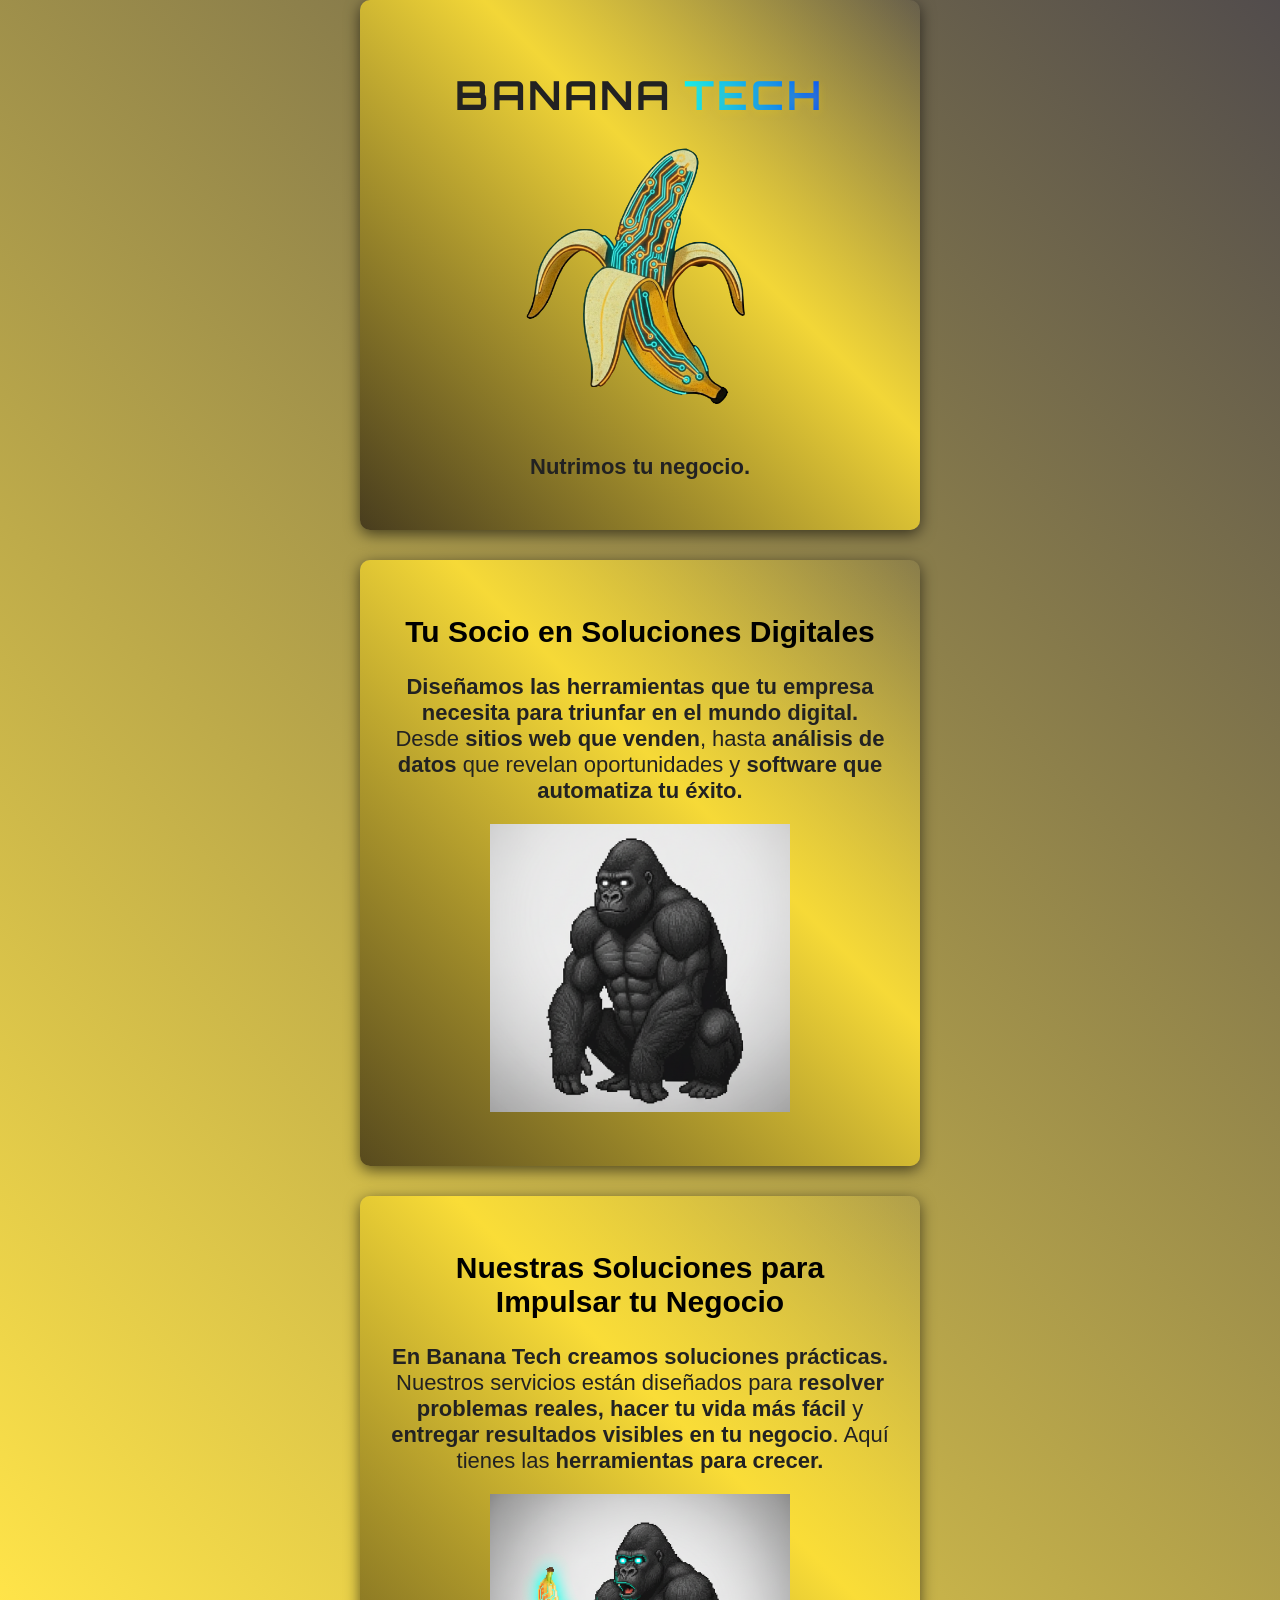
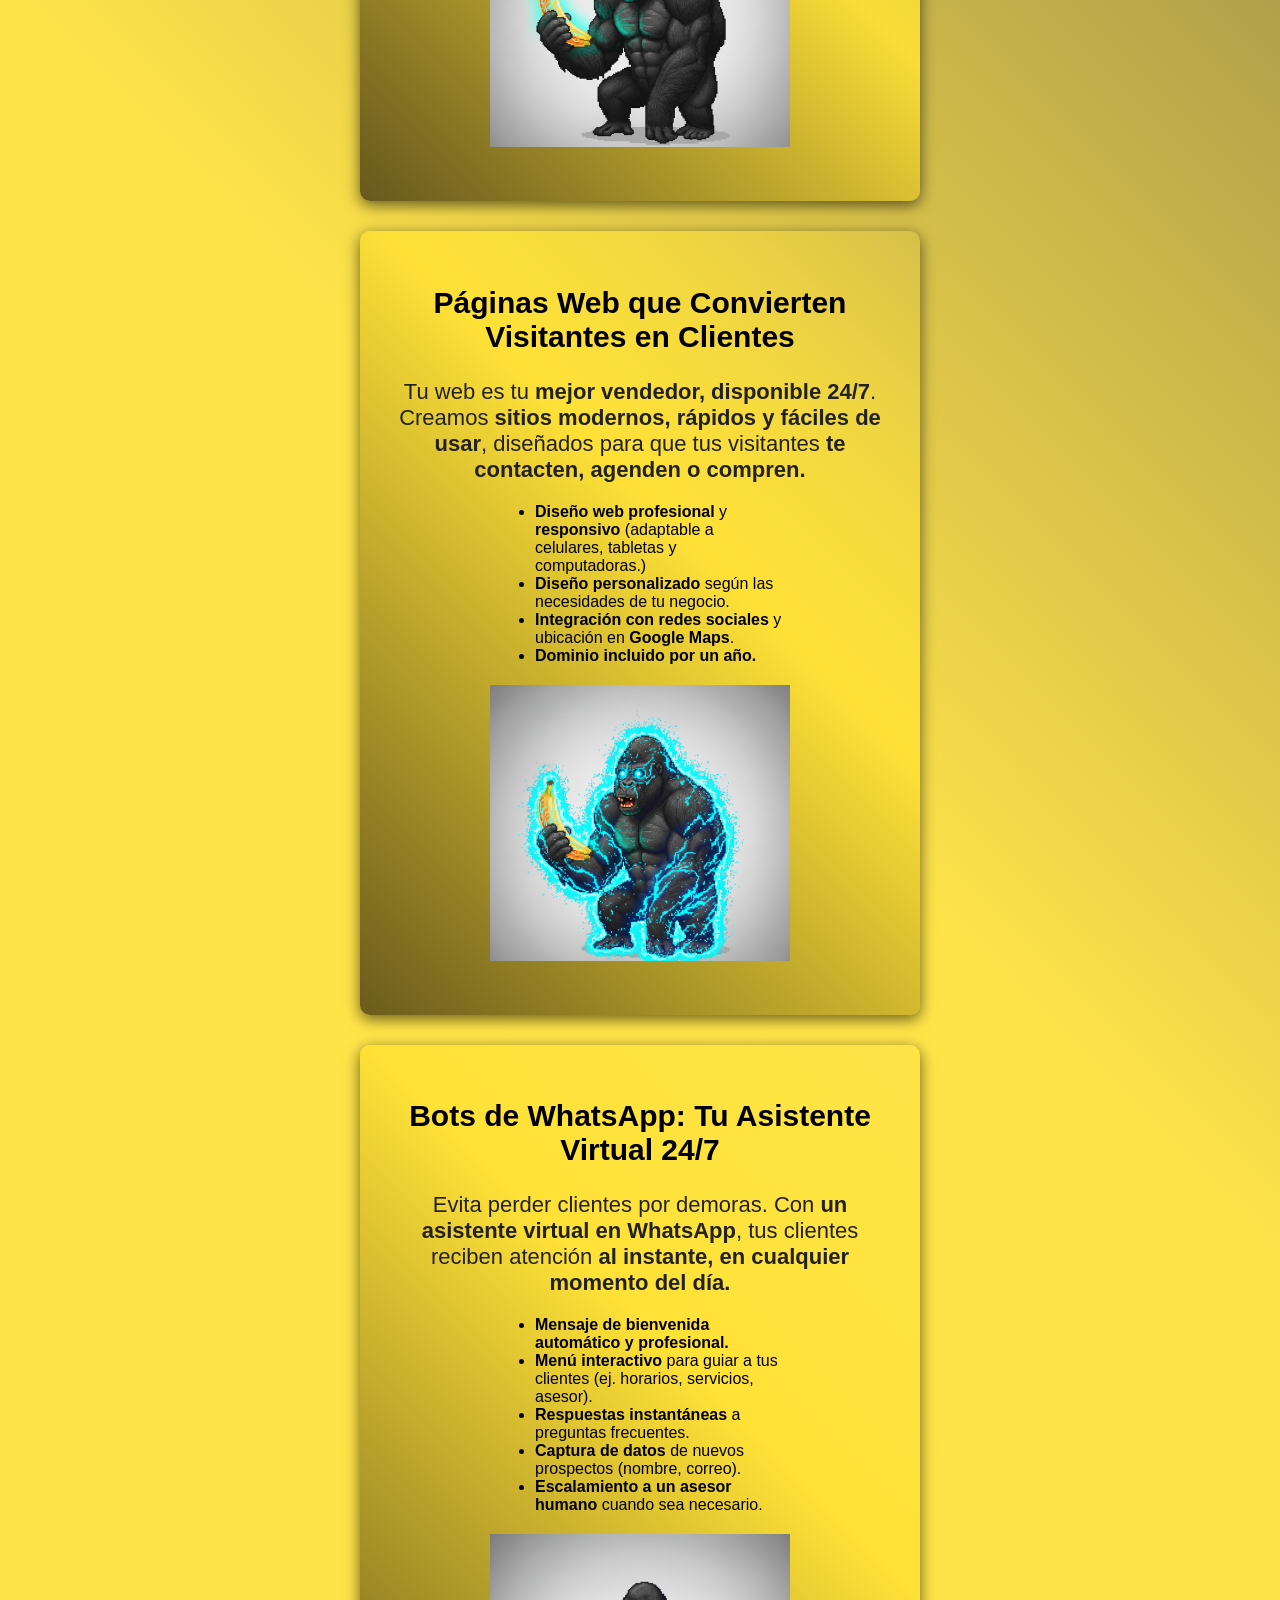
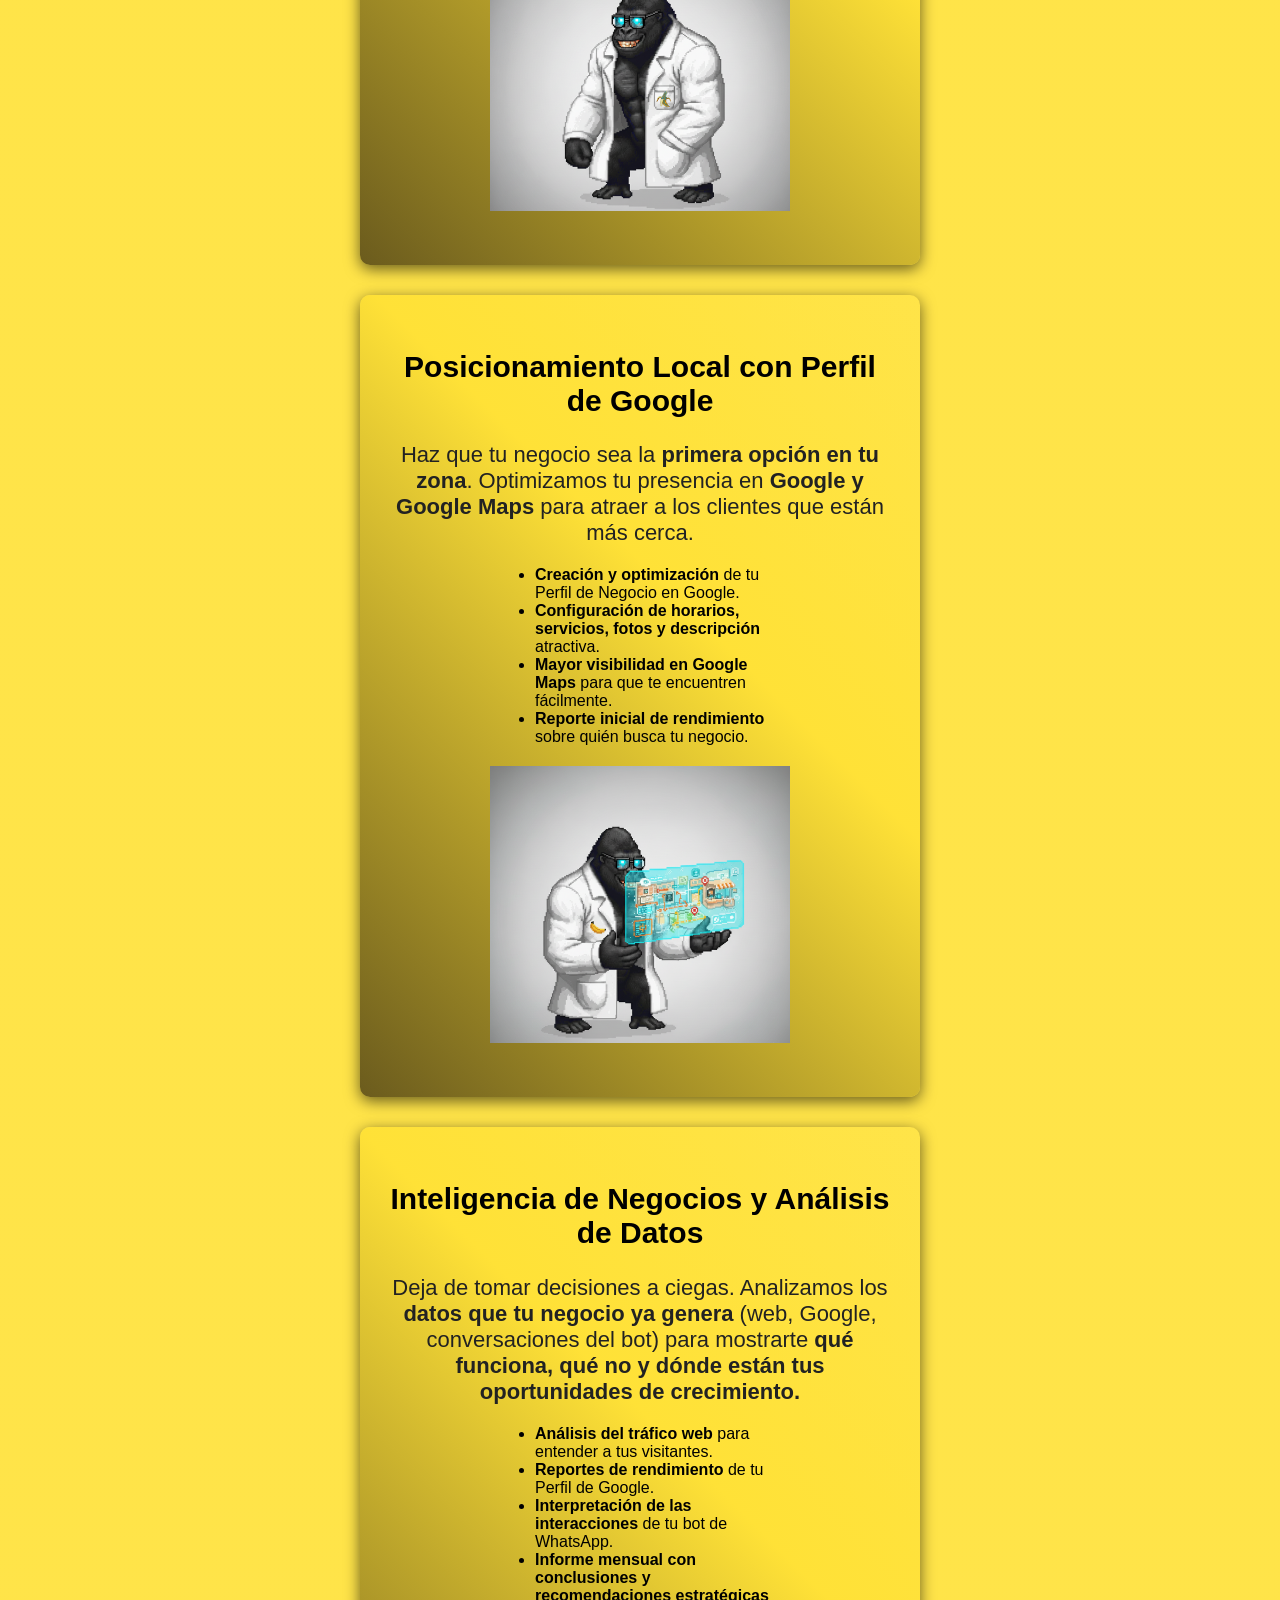
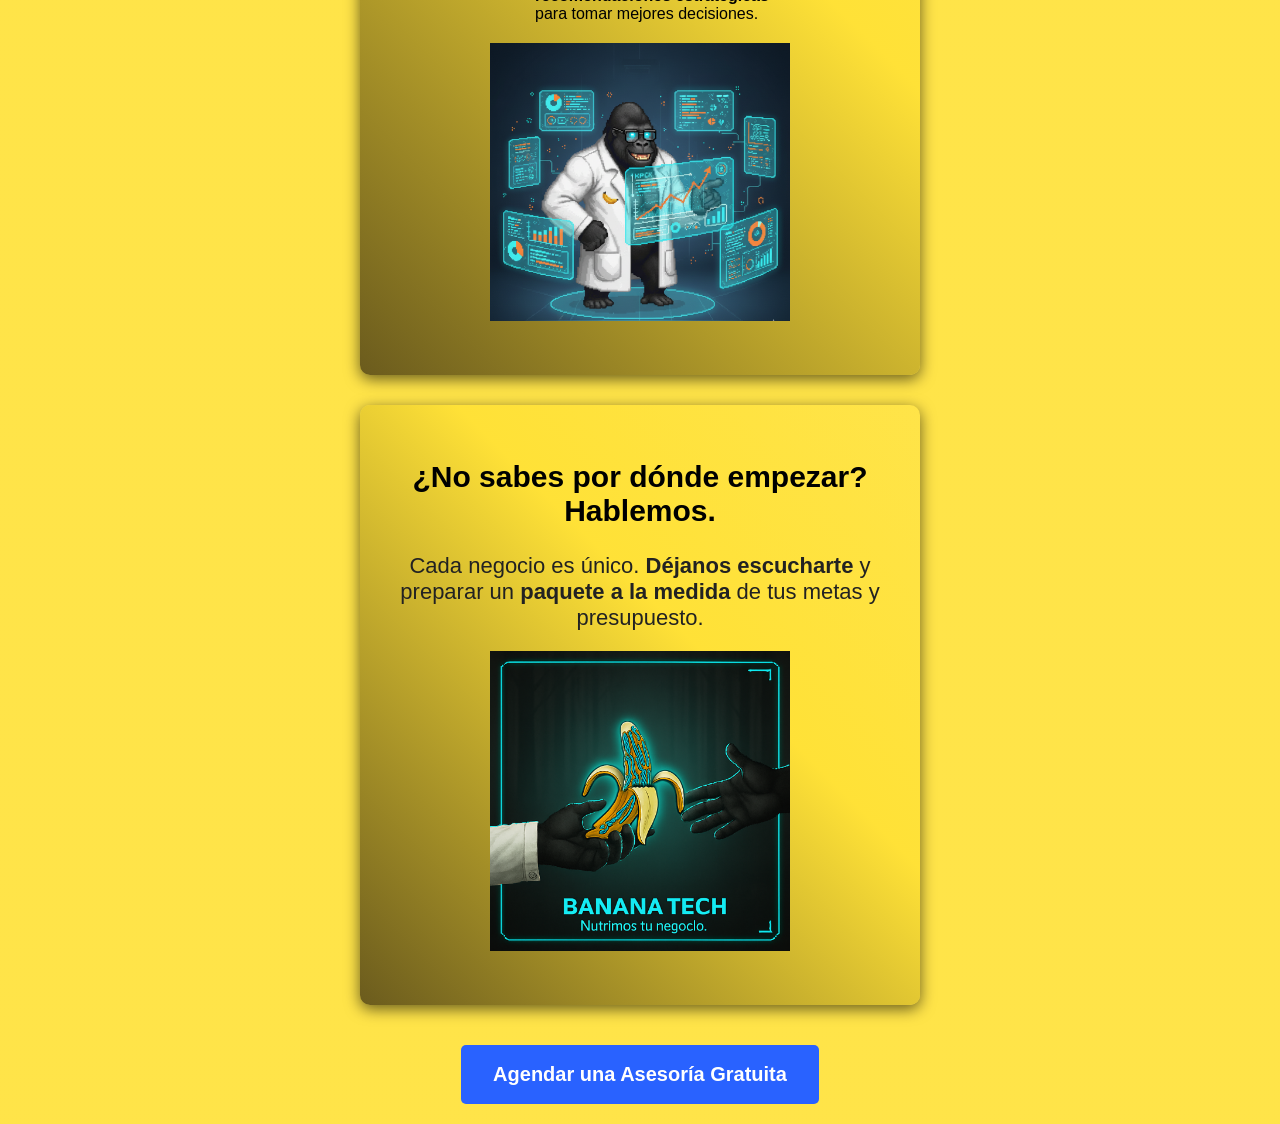
==== commit 53a90b13: "Agrego negritas y resumo el texto." ====
--- a/index.html
+++ b/index.html
@@ -22,32 +22,31 @@
   </div>
   <div class="card" id="sobre-nosotros" style="margin-top:30px;">
     <h2 class="subtitle">Tu Socio en Soluciones Digitales</h2>
-    <p>Diseñamos las herramientas que tu empresa necesita para triunfar en el mundo digital.
-      Desde sitios web que venden, hasta análisis de datos que revelan oportunidades y software
-      que automatiza tu éxito.</p>
+    <p><strong>Diseñamos las herramientas que tu empresa necesita para triunfar en el mundo digital.</strong><br>
+    Desde <b>sitios web que venden</b>, hasta <b>análisis de datos</b> que revelan oportunidades y <b>software que
+    automatiza tu éxito.</b></p>
       <img src="mono1.png" alt="mono1">
   </div>
 
   <div class="card" id="servicios" style="margin-top:30px;">
     <h2 class="subtitle">Nuestras Soluciones para Impulsar tu Negocio</h2>
-    <p>En Banana Tech, no ofrecemos tecnología complicada, creamos soluciones prácticas. 
-    Cada uno de nuestros servicios está diseñado para resolver problemas reales,
-     hacer tu vida más fácil y entregar resultados que puedas ver directamente en tu negocio.
-    Aquí tienes las herramientas para crecer.</p>
+    <p><strong>En Banana Tech creamos soluciones prácticas.</strong>
+    Nuestros servicios están diseñados para <b>resolver problemas reales, hacer tu vida más fácil</b> y <b>entregar resultados visibles en tu negocio</b>.
+    Aquí tienes las <b>herramientas para crecer.</b></p>
      <img src="mono2.png" alt="mono2">
   </div>
 <!-- SECCION 1 -->
   <div class="card" id="portafolio" style="margin-top:30px;">
     <h2 class="subtitle">Páginas Web que Convierten Visitantes en Clientes</h2>
-    <p>Tu página web es tu mejor vendedor, disponible 24/7. Creamos sitios web modernos, 
-      rápidos y fáciles de usar que no solo lucen profesionales, sino que están diseñados 
-      con un objetivo claro: que tus visitantes te contacten, agenden una cita o realicen una compra.</p>   
+    <p>Tu web es tu <b>mejor vendedor, disponible 24/7</b>. Creamos <b>sitios modernos,
+       rápidos y fáciles de usar</b>, diseñados para que tus visitantes <b>te contacten, 
+       agenden o compren.</b></p>   
       <ul style="text-align:left; max-width:250px; margin: 0 auto 20px auto;">
-      <li>Diseño web profesional y adaptable a celulares, 
-        tabletas y computadoras.</li>
-      <li>Diseño personalizado y responsivo</li>
-      <li>Conexión con tus redes sociales y ubicación en Google Maps.</li>
-      <li>Dominio por un año.</li>
+      <li><b> Diseño web profesional</b> y <b>responsivo</b> (adaptable a celulares, 
+        tabletas y computadoras.)</li>
+      <li><b>Diseño personalizado</b> según las necesidades de tu negocio.</li>
+      <li><b>Integración con redes sociales</b> y ubicación en <b>Google Maps</b>.</li>
+      <li><b>Dominio incluido por un año.</b></li>
     </ul>
  <img src="mono3.png" alt="mono3">
   </div>
@@ -55,33 +54,27 @@
 <!-- SECCION 2 -->
   <div class="card" id="contacto" style="margin-top:30px;">
     <h2 class="subtitle"> Bots de WhatsApp: Tu Asistente Virtual 24/7</h2>
-    <p>¿Cansado de responder las mismas preguntas una y otra vez? 
-      No pierdas ni un cliente por tardar en contestar. 
-      Implementamos un asistente virtual en tu WhatsApp que atiende a 
-      tus clientes al instante, a cualquier hora del día.</p>
+    <p>Evita perder clientes por demoras. Con <b>un asistente virtual en WhatsApp</b>,
+       tus clientes reciben atención <b>al instante, en cualquier momento del día.</b></p>
         <ul style="text-align:left; max-width:250px; margin: 0 auto 20px auto;">
-      <li>Mensaje de bienvenida automático y profesional.</li>
-      <li>Menú de opciones para guiar a tus clientes 
-        (ej. 1. Horarios, 2. Servicios, 3. Hablar con un asesor).</li>
-      <li>Respuestas instantáneas a las preguntas más frecuentes.</li>
-      <li>Captura de datos básicos de nuevos prospectos (nombre, correo).</li>
-      <li>Escalamiento a un agente humano cuando sea necesario.</li>
+      <li><b>Mensaje de bienvenida automático y profesional.</b></li>
+      <li><b>Menú interactivo</b> para guiar a tus clientes (ej. horarios, servicios, asesor).</li>
+      <li><b>Respuestas instantáneas</b> a preguntas frecuentes.</li>
+      <li><b>Captura de datos</b> de nuevos prospectos (nombre, correo).</li>
+      <li><b>Escalamiento a un asesor humano</b> cuando sea necesario.</li>
     </ul>
    <img src="mono4.png" alt="mono4">
     </div>
 <!-- SECCION 3 Posicionamiento local con Google -->
   <div class="card" id="contacto" style="margin-top:30px;">
     <h2 class="subtitle">  Posicionamiento Local con Perfil de Google</h2>
-    <p>Para la mayoría de los negocios, el cliente más importante es el que
-       está cerca. Nos aseguramos de que cuando alguien busque tus servicios en tu zona, 
-       tú seas la primera opción que vean en Google y Google Maps.</p>
+    <p>Haz que tu negocio sea la <b>primera opción en tu zona</b>. Optimizamos tu presencia 
+      en <b>Google y Google Maps</b> para atraer a los clientes que están más cerca.</p>
         <ul style="text-align:left; max-width:250px; margin: 0 auto 20px auto;">
-      <li>Creación y optimización completa de tu Perfil de Negocio de Google.</li>
-      <li>Configuración de horarios, servicios, fotos y descripción para atraer clientes.</li>
-      <li>Estrategia inicial para conseguir tus primeras reseñas positivas.</li>
-      <li>Visibilidad mejorada en el mapa para que te encuentren (y lleguen) fácilmente.</li>
-     
-     <li>Reporte inicial de rendimiento para que veas quién te está buscando.</li>
+      <li><b>Creación y optimización</b> de tu Perfil de Negocio en Google.</li>
+      <li><b>Configuración de horarios, servicios, fotos y descripción</b> atractiva.</li>
+      <li><b>Mayor visibilidad en Google Maps</b> para que te encuentren fácilmente.</li>
+     <li><b>Reporte inicial de rendimiento</b> sobre quién busca tu negocio.</li>
     
     </ul>
   <img src="mono5.png" alt="mono5">
@@ -89,22 +82,21 @@
 <!-- SECCION 4 Inteligencia de Negocios y Análisis de Datos-->
   <div class="card" id="contacto" style="margin-top:30px;">
     <h2 class="subtitle">  Inteligencia de Negocios y Análisis de Datos</h2>
-    <p>Deja de tomar decisiones a ciegas. Recopilamos y analizamos los datos que tu negocio ya genera 
-      (visitas a tu web, interacciones en Google, conversaciones del bot) 
-      para darte claridad. Descubre qué funciona, qué no y dónde están tus 
-      verdaderas oportunidades de crecimiento.</p>
+    <p>Deja de tomar decisiones a ciegas. Analizamos los <b>datos que tu negocio ya genera</b>
+       (web, Google, conversaciones del bot) para mostrarte <b>qué funciona, qué no y dónde 
+       están tus oportunidades de crecimiento.</b></p>
         <ul style="text-align:left; max-width:250px; margin: 0 auto 20px auto;">
-      <li>Análisis del tráfico de tu página web para entender a tus visitantes.</li>
-      <li>Reportes claros sobre el rendimiento de tu Perfil de Google.</li>
-      <li>Interpretación de las interacciones de tu bot de WhatsApp.</li>
-      <li>Informe mensual con conclusiones simples y recomendaciones estratégicas para tomar mejores decisiones.</li>
+      <li><b>Análisis del tráfico web</b> para entender a tus visitantes.</li>
+      <li><b>Reportes de rendimiento</b> de tu Perfil de Google.</li>
+      <li><b>Interpretación de las interacciones</b> de tu bot de WhatsApp.</li>
+      <li><b>Informe mensual con conclusiones y recomendaciones estratégicas</b> para tomar mejores decisiones.</li>
     </ul>
   <img src="mono6.png" alt="mono6">
     </div>
 <!-- SECCION FINAL-->
       <div class="card" id="servicios" style="margin-top:30px;">
     <h2 class="subtitle">¿No sabes por dónde empezar? Hablemos.</h2>
-    <p>Cada negocio es único. Permítenos escucharte y preparar un paquete a la medida de tus metas y tu presupuesto.</p>
+    <p>Cada negocio es único. <b>Déjanos escucharte</b> y preparar un <b>paquete a la medida</b> de tus metas y presupuesto.</p>
     <img src="mono7.png" alt="mono7">    
   </div>
 
--- a/styles.css
+++ b/styles.css
@@ -7,7 +7,7 @@
   color: #222;
 }
 
-/* Degradado dorado para TECH */
+/* Degradado azul-neón para TECH */
 .tech-gradient {
   font-family: 'Orbitron', Arial, sans-serif;
   font-weight: bold;
@@ -34,7 +34,7 @@
   padding: 30px 30px 30px 30px; /* Menos espacio arriba */
   border-radius: 10px;
   text-align: center;
-  width: 300px;
+  width: 500px; /* Ancho de las tarjetas aumentado */
   margin-left: auto;
   margin-right: auto;
   box-shadow: 0px 4px 15px rgba(0,0,0,0.6);
